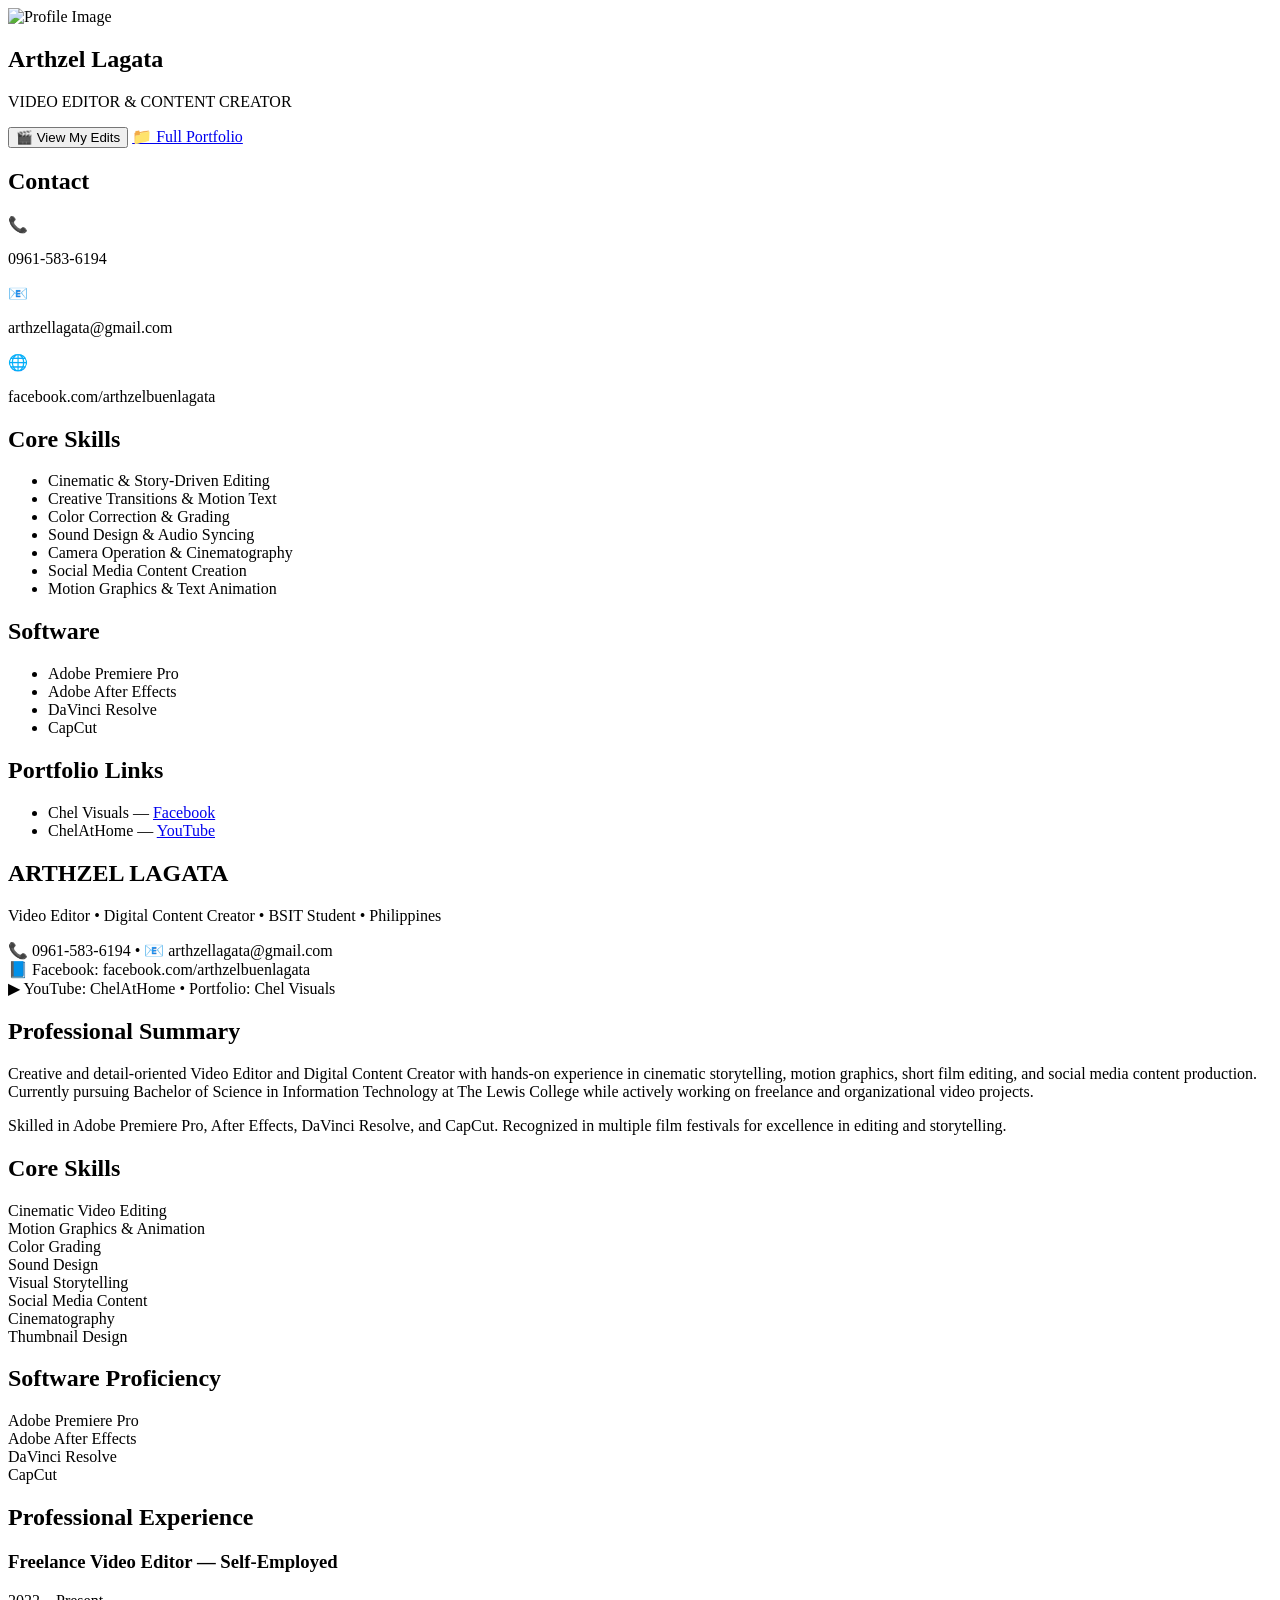
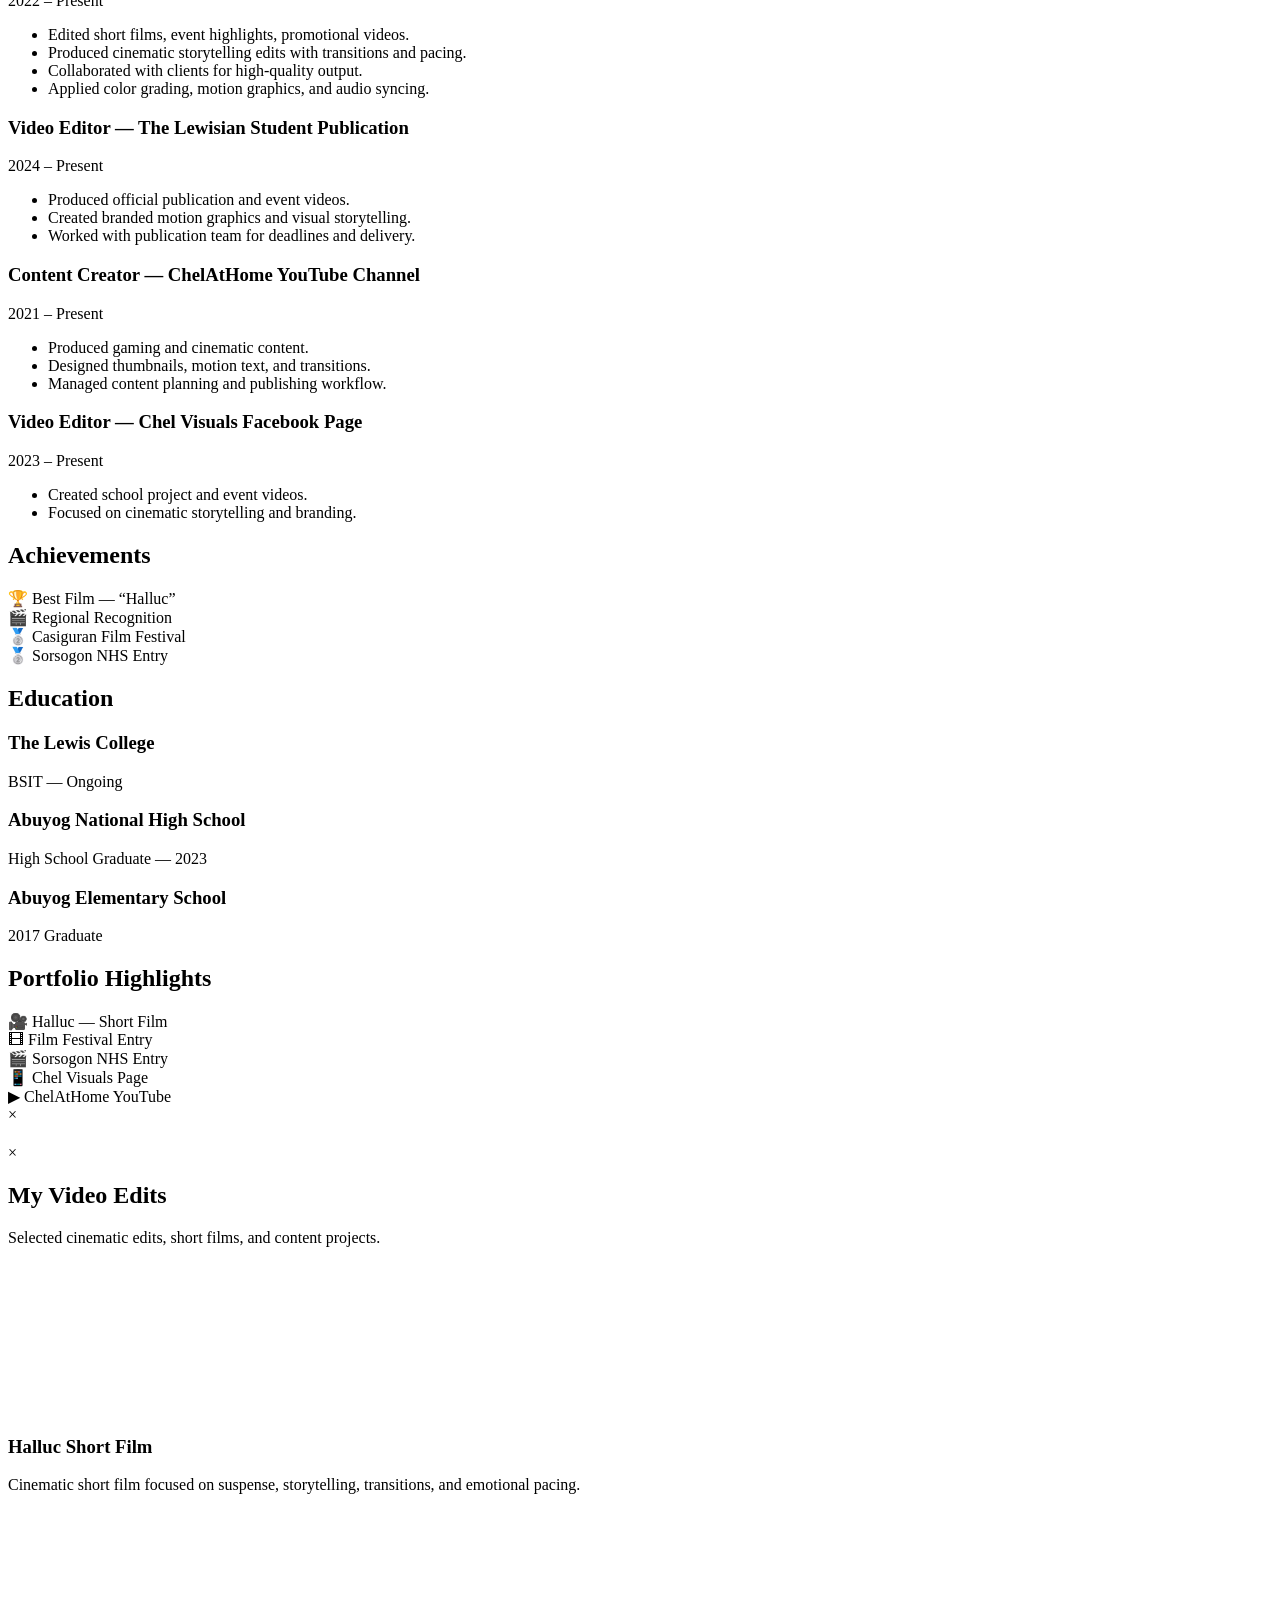
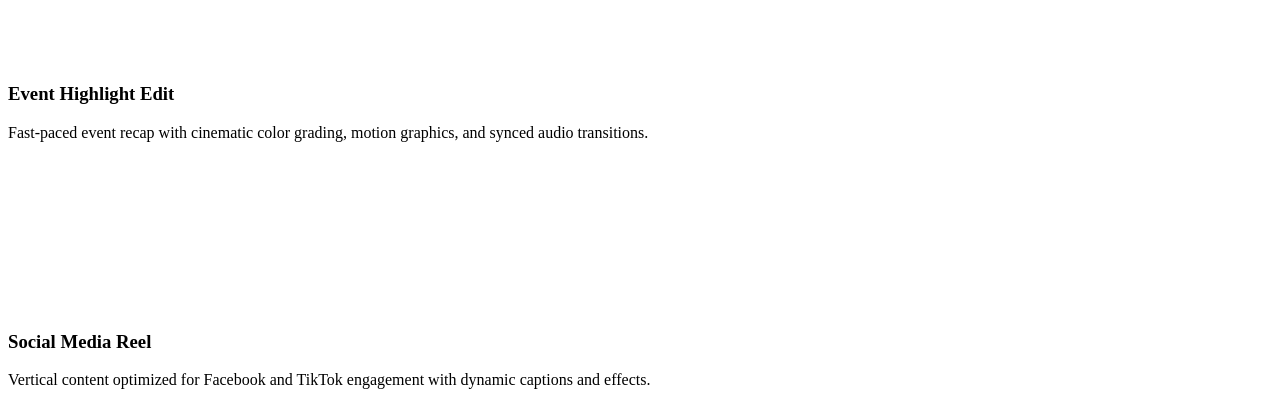
==== resume.html @ d6c29bdd "Add initial resume HTML structure and content" ====
<!DOCTYPE html>
<html lang="en">
<head>
<meta charset="UTF-8">
<meta name="viewport" content="width=device-width, initial-scale=1.0">
<title>Arthzel Lagata | Video Editor Portfolio</title>

<link rel="preconnect" href="https://fonts.googleapis.com">
<link href="https://fonts.googleapis.com/css2?family=Poppins:wght@300;400;500;600;700&display=swap" rel="stylesheet">
<link rel="stylesheet" href="style.css">

</head>


<body>

<div class="resume-container">

    <!-- SIDEBAR -->
    <aside class="sidebar">

        <!-- PROFILE -->
        <div class="profile">
            <img src="profile.jpg" alt="Profile Image">

            <h1>Arthzel Lagata</h1>

            <p>VIDEO EDITOR & CONTENT CREATOR</p>
        </div>

        <div class="portfolio-buttons">

            <!-- OPEN MODAL BUTTON -->
            <button class="nav-btn" id="openPortfolio">
                🎬 View My Edits
            </button>

            <a href="https://your-drive-or-portfolio-link.com"
            target="_blank"
            class="nav-btn secondary-btn">
                📁 Full Portfolio
            </a>

        </div>

        <!-- CONTACT -->
        <div class="side-section">

            <h2>Contact</h2>

            <div class="info">
                <span>📞</span>
                <p>0961-583-6194</p>
            </div>

            <div class="info">
                <span>📧</span>
                <p>arthzellagata@gmail.com</p>
            </div>

            <div class="info">
                <span>🌐</span>
                <p>facebook.com/arthzelbuenlagata</p>
            </div>

        </div>

        <!-- SKILLS -->
        <div class="side-section">

            <h2>Core Skills</h2>

            <ul>
                <li>Cinematic & Story-Driven Editing</li>
                <li>Creative Transitions & Motion Text</li>
                <li>Color Correction & Grading</li>
                <li>Sound Design & Audio Syncing</li>
                <li>Camera Operation & Cinematography</li>
                <li>Social Media Content Creation</li>
                <li>Motion Graphics & Text Animation</li>
            </ul>

        </div>

        <!-- SOFTWARE -->
        <div class="side-section">

            <h2>Software</h2>

            <ul>
                <li>Adobe Premiere Pro</li>
                <li>Adobe After Effects</li>
                <li>DaVinci Resolve</li>
                <li>CapCut</li>
            </ul>

        </div>

        <!-- LINKS -->
        <div class="side-section">

            <h2>Portfolio Links</h2>

            <ul>
                <li>
                    Chel Visuals —
                    <a href="https://www.facebook.com/lagataarthzel" target="_blank">
                        Facebook
                    </a>
                </li>

                <li>
                    ChelAtHome —
                    <a href="https://www.youtube.com/@chelathomelive" target="_blank">
                        YouTube
                    </a>
                </li>
            </ul>

        </div>

    </aside>

    <!-- MAIN CONTENT -->
<main class="main-content">

<!-- HERO / HEADER -->
<section class="resume-section">
    <h2>ARTHZEL LAGATA</h2>

    <div class="card wide-card">
        <p>
            Video Editor • Digital Content Creator • BSIT Student • Philippines
        </p>

        <p>
            📞 0961-583-6194 • 📧 arthzellagata@gmail.com<br>
            📘 Facebook: facebook.com/arthzelbuenlagata<br>
            ▶ YouTube: ChelAtHome • Portfolio: Chel Visuals
        </p>
    </div>
</section>

<!-- SUMMARY -->
<section class="resume-section">
    <h2>Professional Summary</h2>

    <div class="card">
        <p>
            Creative and detail-oriented Video Editor and Digital Content Creator with hands-on experience in cinematic storytelling, motion graphics, short film editing, and social media content production.
            Currently pursuing Bachelor of Science in Information Technology at The Lewis College while actively working on freelance and organizational video projects.
        </p>

        <p>
            Skilled in Adobe Premiere Pro, After Effects, DaVinci Resolve, and CapCut.
            Recognized in multiple film festivals for excellence in editing and storytelling.
        </p>
    </div>
</section>

<!-- SKILLS -->
<section class="resume-section">
    <h2>Core Skills</h2>

    <div class="grid">

        <div class="card">Cinematic Video Editing</div>
        <div class="card">Motion Graphics & Animation</div>
        <div class="card">Color Grading</div>
        <div class="card">Sound Design</div>
        <div class="card">Visual Storytelling</div>
        <div class="card">Social Media Content</div>
        <div class="card">Cinematography</div>
        <div class="card">Thumbnail Design</div>

    </div>
</section>

<!-- SOFTWARE -->
<section class="resume-section">
    <h2>Software Proficiency</h2>

    <div class="grid">
        <div class="card">Adobe Premiere Pro</div>
        <div class="card">Adobe After Effects</div>
        <div class="card">DaVinci Resolve</div>
        <div class="card">CapCut</div>
    </div>
</section>

<!-- EXPERIENCE -->
<section class="resume-section">
    <h2>Professional Experience</h2>

    <div class="card">
        <div class="top">
            <h3>Freelance Video Editor — Self-Employed</h3>
            <span>2022 – Present</span>
        </div>
        <ul>
            <li>Edited short films, event highlights, promotional videos.</li>
            <li>Produced cinematic storytelling edits with transitions and pacing.</li>
            <li>Collaborated with clients for high-quality output.</li>
            <li>Applied color grading, motion graphics, and audio syncing.</li>
        </ul>
    </div>

    <div class="card">
        <div class="top">
            <h3>Video Editor — The Lewisian Student Publication</h3>
            <span>2024 – Present</span>
        </div>
        <ul>
            <li>Produced official publication and event videos.</li>
            <li>Created branded motion graphics and visual storytelling.</li>
            <li>Worked with publication team for deadlines and delivery.</li>
        </ul>
    </div>

    <div class="card">
        <div class="top">
            <h3>Content Creator — ChelAtHome YouTube Channel</h3>
            <span>2021 – Present</span>
        </div>
        <ul>
            <li>Produced gaming and cinematic content.</li>
            <li>Designed thumbnails, motion text, and transitions.</li>
            <li>Managed content planning and publishing workflow.</li>
        </ul>
    </div>

    <div class="card">
        <div class="top">
            <h3>Video Editor — Chel Visuals Facebook Page</h3>
            <span>2023 – Present</span>
        </div>
        <ul>
            <li>Created school project and event videos.</li>
            <li>Focused on cinematic storytelling and branding.</li>
        </ul>
    </div>

</section>

<!-- ACHIEVEMENTS -->
<section class="resume-section">
    <h2>Achievements</h2>

    <div class="grid">
        <div class="card">🏆 Best Film — “Halluc”</div>
        <div class="card">🎬 Regional Recognition</div>
        <div class="card">🥈 Casiguran Film Festival</div>
        <div class="card">🥈 Sorsogon NHS Entry</div>
    </div>
</section>

<!-- EDUCATION -->
<section class="resume-section">
    <h2>Education</h2>

    <div class="card">
        <h3>The Lewis College</h3>
        <p>BSIT — Ongoing</p>
    </div>

    <div class="card">
        <h3>Abuyog National High School</h3>
        <p>High School Graduate — 2023</p>
    </div>

    <div class="card">
        <h3>Abuyog Elementary School</h3>
        <p>2017 Graduate</p>
    </div>
</section>

<!-- PORTFOLIO -->
<section class="resume-section">
    <h2>Portfolio Highlights</h2>

    <div class="grid">
        <div class="card">🎥 Halluc — Short Film</div>
        <div class="card">🎞 Film Festival Entry</div>
        <div class="card">🎬 Sorsogon NHS Entry</div>
        <div class="card">📱 Chel Visuals Page</div>
        <div class="card">▶ ChelAtHome YouTube</div>
    </div>
</section>



</main>

</div>

<script>
const cards = document.querySelectorAll('.card');

const observer = new IntersectionObserver(entries => {
    entries.forEach(entry => {
        if(entry.isIntersecting){
            entry.target.style.opacity = 1;
            entry.target.style.transform = "translateY(0)";
        }
    });
}, { threshold: 0.1 });

cards.forEach(card => {
    card.style.opacity = 0;
    card.style.transform = "translateY(10px)";
    card.style.transition = "0.5s ease";
    observer.observe(card);
});
</script>

<!-- MODAL POPUP -->
<div id="modal" class="modal">
    <div class="modal-content">

        <span class="close">&times;</span>

        <img id="modal-img" src="" alt="">

        <h2 id="modal-title"></h2>

        <p id="modal-desc"></p>

    </div>
</div>

<script>
const modal = document.getElementById("modal");
const modalTitle = document.getElementById("modal-title");
const modalDesc = document.getElementById("modal-desc");
const modalImg = document.getElementById("modal-img");
const closeBtn = document.querySelector(".close");

/* OPEN MODAL FUNCTION */
function openModal(title, desc, img){
    modal.style.display = "flex";
    modalTitle.textContent = title;
    modalDesc.textContent = desc;
    modalImg.src = img;
}

/* CLOSE */
closeBtn.onclick = () => modal.style.display = "none";
window.onclick = (e) => {
    if(e.target == modal) modal.style.display = "none";
}

/* ACHIEVEMENTS CLICK DATA */
document.querySelectorAll(".grid .card").forEach(card => {
    card.style.cursor = "pointer";

    card.addEventListener("click", () => {

        const text = card.innerText;

        let data = {
            "🏆 Best Film — “Halluc”": {
                desc: "Awarded Best Film at Abuyog National High School for cinematic storytelling and editing excellence.",
                img: "https://images.unsplash.com/photo-1489599849927-2ee91cede3ba?w=800"
            },
            "🎬 Regional Recognition": {
                desc: "Recognized for outstanding film editing and storytelling in regional competitions.",
                img: "https://images.unsplash.com/photo-1504384308090-c894fdcc538d?w=800"
            },
            "🥈 Casiguran Film Festival": {
                desc: "2nd Place winner in film editing competition showcasing advanced cinematic techniques.",
                img: "https://images.unsplash.com/photo-1497032205916-ac775f0649ae?w=800"
            },
            "🥈 Sorsogon NHS Entry": {
                desc: "Awarded recognition for creative short film editing and storytelling execution.",
                img: "https://images.unsplash.com/photo-1524985069026-dd778a71c7b4?w=800"
            }
        };

        if(data[text]){
            openModal(text, data[text].desc, data[text].img);
        }

    });
});
</script>



<!-- VIDEO PORTFOLIO MODAL -->
<div id="portfolioModal" class="portfolio-modal">

    <div class="portfolio-modal-content">

        <!-- CLOSE BUTTON -->
        <span class="portfolio-close">&times;</span>

        <h2>My Video Edits</h2>

        <p class="portfolio-subtitle">
            Selected cinematic edits, short films, and content projects.
        </p>

        <div class="portfolio-grid">

            <!-- CARD 1 -->
            <div class="portfolio-card">

                <iframe
                    src="https://www.youtube.com/embed/YOUR_VIDEO_ID"
                    title="YouTube video player"
                    frameborder="0"
                    allowfullscreen>
                </iframe>

                <div class="portfolio-info">
                    <h3>Halluc Short Film</h3>

                    <p>
                        Cinematic short film focused on suspense,
                        storytelling, transitions, and emotional pacing.
                    </p>
                </div>

            </div>

            <!-- CARD 2 -->
            <div class="portfolio-card">

                <iframe
                    src="https://www.youtube.com/embed/YOUR_VIDEO_ID"
                    title="YouTube video player"
                    frameborder="0"
                    allowfullscreen>
                </iframe>

                <div class="portfolio-info">
                    <h3>Event Highlight Edit</h3>

                    <p>
                        Fast-paced event recap with cinematic color grading,
                        motion graphics, and synced audio transitions.
                    </p>
                </div>

            </div>

            <!-- CARD 3 -->
            <div class="portfolio-card">
            <iframe
            src="https://www.facebook.com/plugins/video.php?href=https://www.facebook.com/lagataarthzel/videos/1519136619638570/"
            width="100%"
            height="100%"
            style="border:none;overflow:hidden"
            scrolling="no"
            frameborder="0"
            allowfullscreen>
            </iframe>
                <div class="portfolio-info">
                    <h3>Social Media Reel</h3>

                    <p>
                        Vertical content optimized for Facebook and TikTok
                        engagement with dynamic captions and effects.
                    </p>
                </div>

            </div>

        </div>

    </div>

</div>

<script>
const portfolioModal = document.getElementById("portfolioModal");
const openPortfolio = document.getElementById("openPortfolio");
const portfolioClose = document.querySelector(".portfolio-close");

/* OPEN */
openPortfolio.onclick = () => {
    portfolioModal.style.display = "flex";
}

/* CLOSE */
portfolioClose.onclick = () => {
    portfolioModal.style.display = "none";
}

/* CLOSE OUTSIDE */
window.addEventListener("click", (e) => {
    if(e.target === portfolioModal){
        portfolioModal.style.display = "none";
    }
});
</script>
</body>
</html>
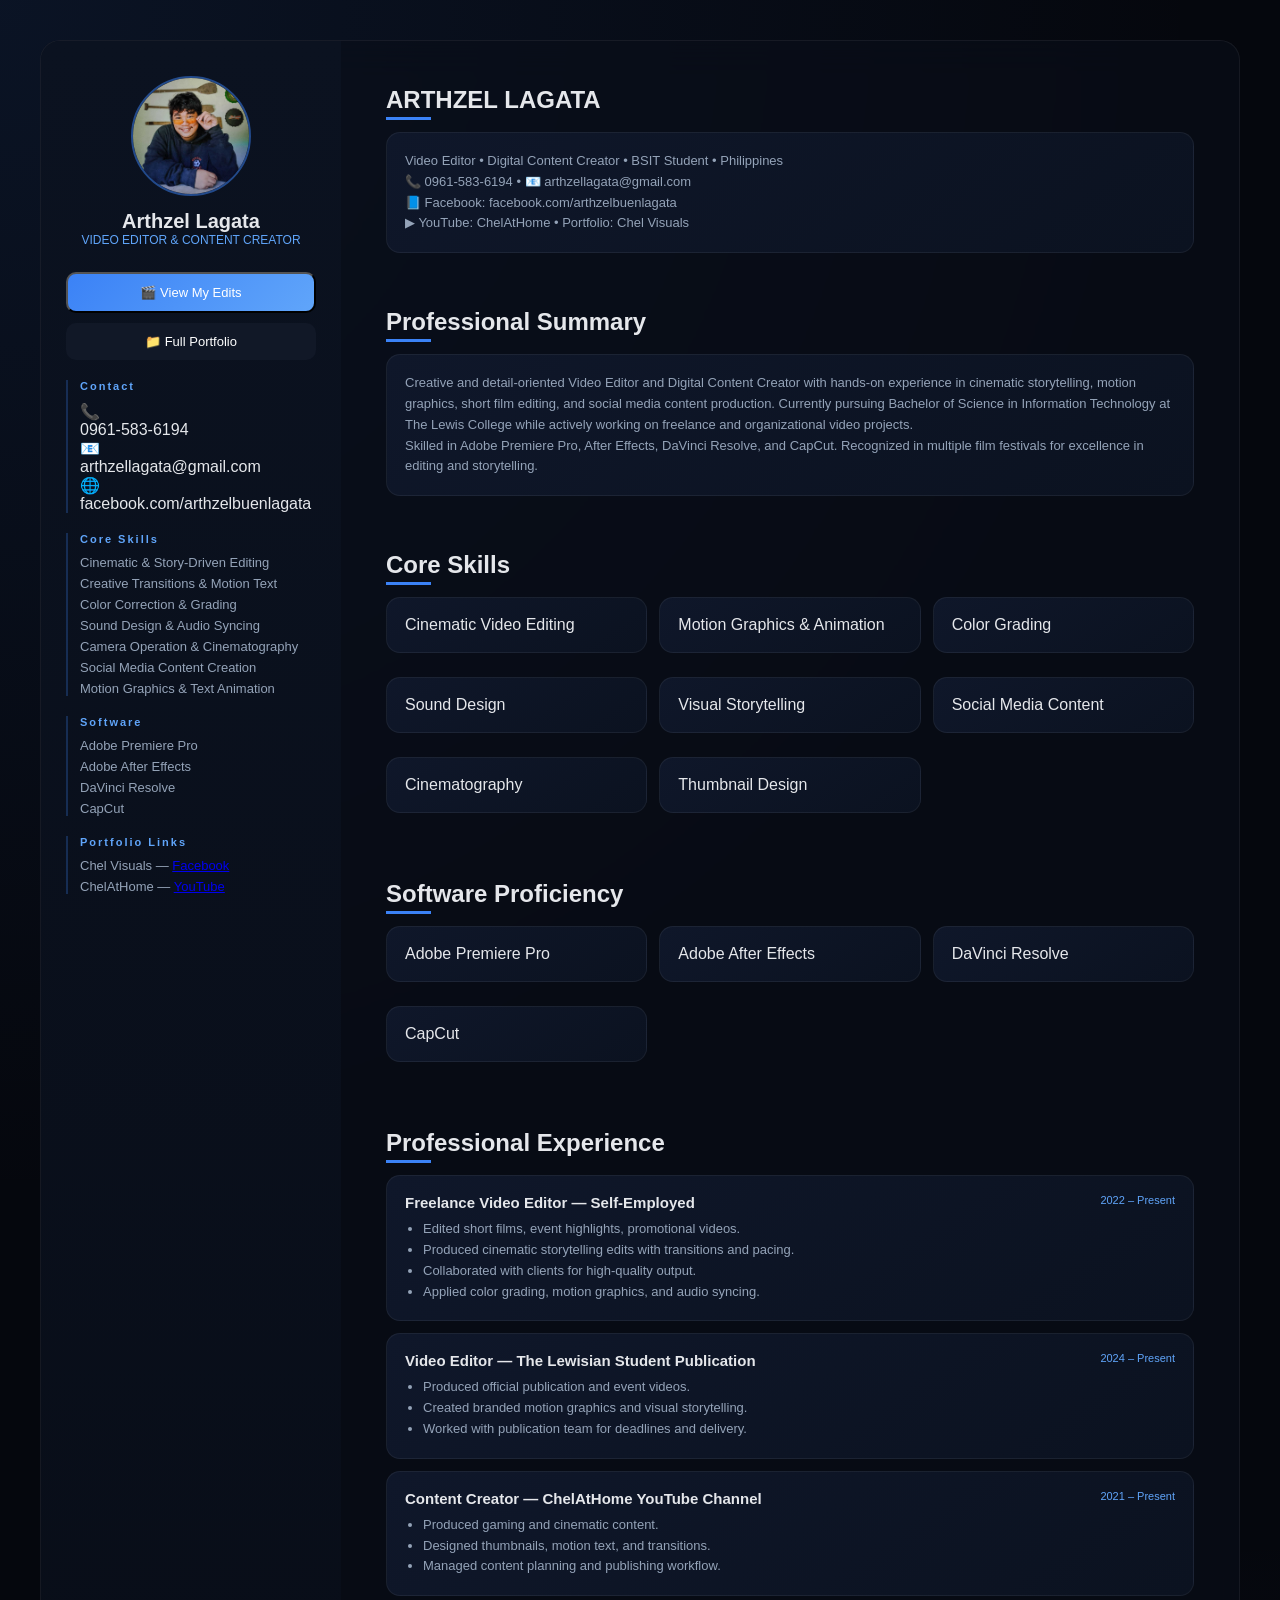
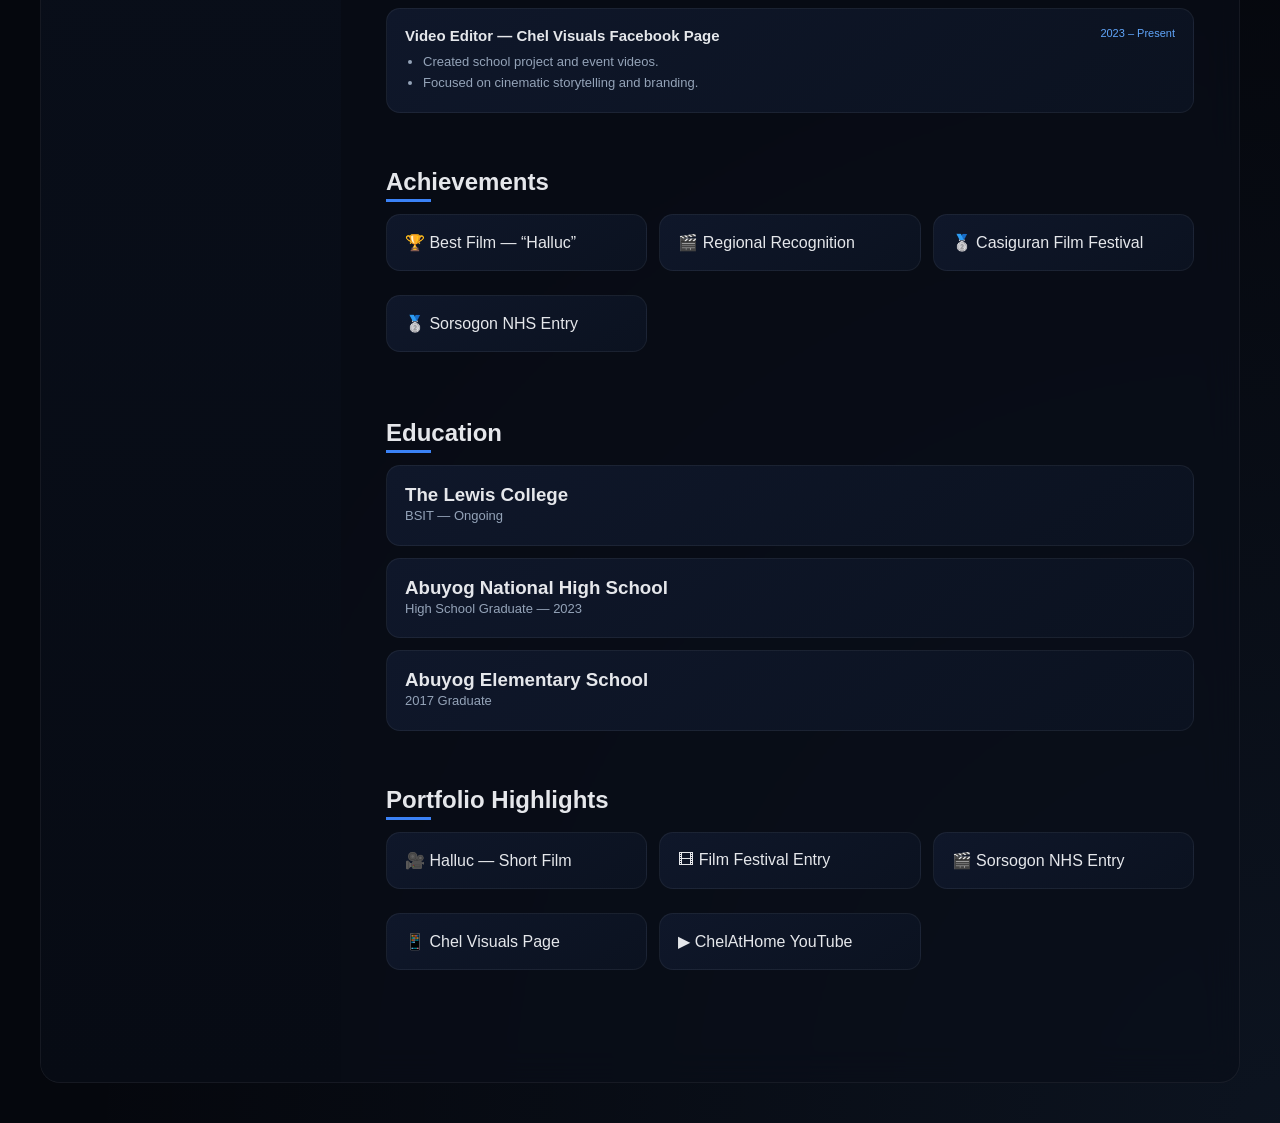
==== commit 036c40fe: "Add files via upload" ====
--- a/resume.html
+++ b/resume.html
@@ -1,498 +1,498 @@
-<!DOCTYPE html>
-<html lang="en">
-<head>
-<meta charset="UTF-8">
-<meta name="viewport" content="width=device-width, initial-scale=1.0">
-<title>Arthzel Lagata | Video Editor Portfolio</title>
-
-<link rel="preconnect" href="https://fonts.googleapis.com">
-<link href="https://fonts.googleapis.com/css2?family=Poppins:wght@300;400;500;600;700&display=swap" rel="stylesheet">
-<link rel="stylesheet" href="style.css">
-
-</head>
-
-
-<body>
-
-<div class="resume-container">
-
-    <!-- SIDEBAR -->
-    <aside class="sidebar">
-
-        <!-- PROFILE -->
-        <div class="profile">
-            <img src="profile.jpg" alt="Profile Image">
-
-            <h1>Arthzel Lagata</h1>
-
-            <p>VIDEO EDITOR & CONTENT CREATOR</p>
-        </div>
-
-        <div class="portfolio-buttons">
-
-            <!-- OPEN MODAL BUTTON -->
-            <button class="nav-btn" id="openPortfolio">
-                🎬 View My Edits
-            </button>
-
-            <a href="https://your-drive-or-portfolio-link.com"
-            target="_blank"
-            class="nav-btn secondary-btn">
-                📁 Full Portfolio
-            </a>
-
-        </div>
-
-        <!-- CONTACT -->
-        <div class="side-section">
-
-            <h2>Contact</h2>
-
-            <div class="info">
-                <span>📞</span>
-                <p>0961-583-6194</p>
-            </div>
-
-            <div class="info">
-                <span>📧</span>
-                <p>arthzellagata@gmail.com</p>
-            </div>
-
-            <div class="info">
-                <span>🌐</span>
-                <p>facebook.com/arthzelbuenlagata</p>
-            </div>
-
-        </div>
-
-        <!-- SKILLS -->
-        <div class="side-section">
-
-            <h2>Core Skills</h2>
-
-            <ul>
-                <li>Cinematic & Story-Driven Editing</li>
-                <li>Creative Transitions & Motion Text</li>
-                <li>Color Correction & Grading</li>
-                <li>Sound Design & Audio Syncing</li>
-                <li>Camera Operation & Cinematography</li>
-                <li>Social Media Content Creation</li>
-                <li>Motion Graphics & Text Animation</li>
-            </ul>
-
-        </div>
-
-        <!-- SOFTWARE -->
-        <div class="side-section">
-
-            <h2>Software</h2>
-
-            <ul>
-                <li>Adobe Premiere Pro</li>
-                <li>Adobe After Effects</li>
-                <li>DaVinci Resolve</li>
-                <li>CapCut</li>
-            </ul>
-
-        </div>
-
-        <!-- LINKS -->
-        <div class="side-section">
-
-            <h2>Portfolio Links</h2>
-
-            <ul>
-                <li>
-                    Chel Visuals —
-                    <a href="https://www.facebook.com/lagataarthzel" target="_blank">
-                        Facebook
-                    </a>
-                </li>
-
-                <li>
-                    ChelAtHome —
-                    <a href="https://www.youtube.com/@chelathomelive" target="_blank">
-                        YouTube
-                    </a>
-                </li>
-            </ul>
-
-        </div>
-
-    </aside>
-
-    <!-- MAIN CONTENT -->
-<main class="main-content">
-
-<!-- HERO / HEADER -->
-<section class="resume-section">
-    <h2>ARTHZEL LAGATA</h2>
-
-    <div class="card wide-card">
-        <p>
-            Video Editor • Digital Content Creator • BSIT Student • Philippines
-        </p>
-
-        <p>
-            📞 0961-583-6194 • 📧 arthzellagata@gmail.com<br>
-            📘 Facebook: facebook.com/arthzelbuenlagata<br>
-            ▶ YouTube: ChelAtHome • Portfolio: Chel Visuals
-        </p>
-    </div>
-</section>
-
-<!-- SUMMARY -->
-<section class="resume-section">
-    <h2>Professional Summary</h2>
-
-    <div class="card">
-        <p>
-            Creative and detail-oriented Video Editor and Digital Content Creator with hands-on experience in cinematic storytelling, motion graphics, short film editing, and social media content production.
-            Currently pursuing Bachelor of Science in Information Technology at The Lewis College while actively working on freelance and organizational video projects.
-        </p>
-
-        <p>
-            Skilled in Adobe Premiere Pro, After Effects, DaVinci Resolve, and CapCut.
-            Recognized in multiple film festivals for excellence in editing and storytelling.
-        </p>
-    </div>
-</section>
-
-<!-- SKILLS -->
-<section class="resume-section">
-    <h2>Core Skills</h2>
-
-    <div class="grid">
-
-        <div class="card">Cinematic Video Editing</div>
-        <div class="card">Motion Graphics & Animation</div>
-        <div class="card">Color Grading</div>
-        <div class="card">Sound Design</div>
-        <div class="card">Visual Storytelling</div>
-        <div class="card">Social Media Content</div>
-        <div class="card">Cinematography</div>
-        <div class="card">Thumbnail Design</div>
-
-    </div>
-</section>
-
-<!-- SOFTWARE -->
-<section class="resume-section">
-    <h2>Software Proficiency</h2>
-
-    <div class="grid">
-        <div class="card">Adobe Premiere Pro</div>
-        <div class="card">Adobe After Effects</div>
-        <div class="card">DaVinci Resolve</div>
-        <div class="card">CapCut</div>
-    </div>
-</section>
-
-<!-- EXPERIENCE -->
-<section class="resume-section">
-    <h2>Professional Experience</h2>
-
-    <div class="card">
-        <div class="top">
-            <h3>Freelance Video Editor — Self-Employed</h3>
-            <span>2022 – Present</span>
-        </div>
-        <ul>
-            <li>Edited short films, event highlights, promotional videos.</li>
-            <li>Produced cinematic storytelling edits with transitions and pacing.</li>
-            <li>Collaborated with clients for high-quality output.</li>
-            <li>Applied color grading, motion graphics, and audio syncing.</li>
-        </ul>
-    </div>
-
-    <div class="card">
-        <div class="top">
-            <h3>Video Editor — The Lewisian Student Publication</h3>
-            <span>2024 – Present</span>
-        </div>
-        <ul>
-            <li>Produced official publication and event videos.</li>
-            <li>Created branded motion graphics and visual storytelling.</li>
-            <li>Worked with publication team for deadlines and delivery.</li>
-        </ul>
-    </div>
-
-    <div class="card">
-        <div class="top">
-            <h3>Content Creator — ChelAtHome YouTube Channel</h3>
-            <span>2021 – Present</span>
-        </div>
-        <ul>
-            <li>Produced gaming and cinematic content.</li>
-            <li>Designed thumbnails, motion text, and transitions.</li>
-            <li>Managed content planning and publishing workflow.</li>
-        </ul>
-    </div>
-
-    <div class="card">
-        <div class="top">
-            <h3>Video Editor — Chel Visuals Facebook Page</h3>
-            <span>2023 – Present</span>
-        </div>
-        <ul>
-            <li>Created school project and event videos.</li>
-            <li>Focused on cinematic storytelling and branding.</li>
-        </ul>
-    </div>
-
-</section>
-
-<!-- ACHIEVEMENTS -->
-<section class="resume-section">
-    <h2>Achievements</h2>
-
-    <div class="grid">
-        <div class="card">🏆 Best Film — “Halluc”</div>
-        <div class="card">🎬 Regional Recognition</div>
-        <div class="card">🥈 Casiguran Film Festival</div>
-        <div class="card">🥈 Sorsogon NHS Entry</div>
-    </div>
-</section>
-
-<!-- EDUCATION -->
-<section class="resume-section">
-    <h2>Education</h2>
-
-    <div class="card">
-        <h3>The Lewis College</h3>
-        <p>BSIT — Ongoing</p>
-    </div>
-
-    <div class="card">
-        <h3>Abuyog National High School</h3>
-        <p>High School Graduate — 2023</p>
-    </div>
-
-    <div class="card">
-        <h3>Abuyog Elementary School</h3>
-        <p>2017 Graduate</p>
-    </div>
-</section>
-
-<!-- PORTFOLIO -->
-<section class="resume-section">
-    <h2>Portfolio Highlights</h2>
-
-    <div class="grid">
-        <div class="card">🎥 Halluc — Short Film</div>
-        <div class="card">🎞 Film Festival Entry</div>
-        <div class="card">🎬 Sorsogon NHS Entry</div>
-        <div class="card">📱 Chel Visuals Page</div>
-        <div class="card">▶ ChelAtHome YouTube</div>
-    </div>
-</section>
-
-
-
-</main>
-
-</div>
-
-<script>
-const cards = document.querySelectorAll('.card');
-
-const observer = new IntersectionObserver(entries => {
-    entries.forEach(entry => {
-        if(entry.isIntersecting){
-            entry.target.style.opacity = 1;
-            entry.target.style.transform = "translateY(0)";
-        }
-    });
-}, { threshold: 0.1 });
-
-cards.forEach(card => {
-    card.style.opacity = 0;
-    card.style.transform = "translateY(10px)";
-    card.style.transition = "0.5s ease";
-    observer.observe(card);
-});
-</script>
-
-<!-- MODAL POPUP -->
-<div id="modal" class="modal">
-    <div class="modal-content">
-
-        <span class="close">&times;</span>
-
-        <img id="modal-img" src="" alt="">
-
-        <h2 id="modal-title"></h2>
-
-        <p id="modal-desc"></p>
-
-    </div>
-</div>
-
-<script>
-const modal = document.getElementById("modal");
-const modalTitle = document.getElementById("modal-title");
-const modalDesc = document.getElementById("modal-desc");
-const modalImg = document.getElementById("modal-img");
-const closeBtn = document.querySelector(".close");
-
-/* OPEN MODAL FUNCTION */
-function openModal(title, desc, img){
-    modal.style.display = "flex";
-    modalTitle.textContent = title;
-    modalDesc.textContent = desc;
-    modalImg.src = img;
-}
-
-/* CLOSE */
-closeBtn.onclick = () => modal.style.display = "none";
-window.onclick = (e) => {
-    if(e.target == modal) modal.style.display = "none";
-}
-
-/* ACHIEVEMENTS CLICK DATA */
-document.querySelectorAll(".grid .card").forEach(card => {
-    card.style.cursor = "pointer";
-
-    card.addEventListener("click", () => {
-
-        const text = card.innerText;
-
-        let data = {
-            "🏆 Best Film — “Halluc”": {
-                desc: "Awarded Best Film at Abuyog National High School for cinematic storytelling and editing excellence.",
-                img: "https://images.unsplash.com/photo-1489599849927-2ee91cede3ba?w=800"
-            },
-            "🎬 Regional Recognition": {
-                desc: "Recognized for outstanding film editing and storytelling in regional competitions.",
-                img: "https://images.unsplash.com/photo-1504384308090-c894fdcc538d?w=800"
-            },
-            "🥈 Casiguran Film Festival": {
-                desc: "2nd Place winner in film editing competition showcasing advanced cinematic techniques.",
-                img: "https://images.unsplash.com/photo-1497032205916-ac775f0649ae?w=800"
-            },
-            "🥈 Sorsogon NHS Entry": {
-                desc: "Awarded recognition for creative short film editing and storytelling execution.",
-                img: "https://images.unsplash.com/photo-1524985069026-dd778a71c7b4?w=800"
-            }
-        };
-
-        if(data[text]){
-            openModal(text, data[text].desc, data[text].img);
-        }
-
-    });
-});
-</script>
-
-
-
-<!-- VIDEO PORTFOLIO MODAL -->
-<div id="portfolioModal" class="portfolio-modal">
-
-    <div class="portfolio-modal-content">
-
-        <!-- CLOSE BUTTON -->
-        <span class="portfolio-close">&times;</span>
-
-        <h2>My Video Edits</h2>
-
-        <p class="portfolio-subtitle">
-            Selected cinematic edits, short films, and content projects.
-        </p>
-
-        <div class="portfolio-grid">
-
-            <!-- CARD 1 -->
-            <div class="portfolio-card">
-
-                <iframe
-                    src="https://www.youtube.com/embed/YOUR_VIDEO_ID"
-                    title="YouTube video player"
-                    frameborder="0"
-                    allowfullscreen>
-                </iframe>
-
-                <div class="portfolio-info">
-                    <h3>Halluc Short Film</h3>
-
-                    <p>
-                        Cinematic short film focused on suspense,
-                        storytelling, transitions, and emotional pacing.
-                    </p>
-                </div>
-
-            </div>
-
-            <!-- CARD 2 -->
-            <div class="portfolio-card">
-
-                <iframe
-                    src="https://www.youtube.com/embed/YOUR_VIDEO_ID"
-                    title="YouTube video player"
-                    frameborder="0"
-                    allowfullscreen>
-                </iframe>
-
-                <div class="portfolio-info">
-                    <h3>Event Highlight Edit</h3>
-
-                    <p>
-                        Fast-paced event recap with cinematic color grading,
-                        motion graphics, and synced audio transitions.
-                    </p>
-                </div>
-
-            </div>
-
-            <!-- CARD 3 -->
-            <div class="portfolio-card">
-            <iframe
-            src="https://www.facebook.com/plugins/video.php?href=https://www.facebook.com/lagataarthzel/videos/1519136619638570/"
-            width="100%"
-            height="100%"
-            style="border:none;overflow:hidden"
-            scrolling="no"
-            frameborder="0"
-            allowfullscreen>
-            </iframe>
-                <div class="portfolio-info">
-                    <h3>Social Media Reel</h3>
-
-                    <p>
-                        Vertical content optimized for Facebook and TikTok
-                        engagement with dynamic captions and effects.
-                    </p>
-                </div>
-
-            </div>
-
-        </div>
-
-    </div>
-
-</div>
-
-<script>
-const portfolioModal = document.getElementById("portfolioModal");
-const openPortfolio = document.getElementById("openPortfolio");
-const portfolioClose = document.querySelector(".portfolio-close");
-
-/* OPEN */
-openPortfolio.onclick = () => {
-    portfolioModal.style.display = "flex";
-}
-
-/* CLOSE */
-portfolioClose.onclick = () => {
-    portfolioModal.style.display = "none";
-}
-
-/* CLOSE OUTSIDE */
-window.addEventListener("click", (e) => {
-    if(e.target === portfolioModal){
-        portfolioModal.style.display = "none";
-    }
-});
-</script>
-</body>
-</html>
+<!DOCTYPE html>
+<html lang="en">
+<head>
+<meta charset="UTF-8">
+<meta name="viewport" content="width=device-width, initial-scale=1.0">
+<title>Arthzel Lagata | Video Editor Portfolio</title>
+
+<link rel="preconnect" href="https://fonts.googleapis.com">
+<link href="https://fonts.googleapis.com/css2?family=Poppins:wght@300;400;500;600;700&display=swap" rel="stylesheet">
+<link rel="stylesheet" href="style.css">
+
+</head>
+
+
+<body>
+
+<div class="resume-container">
+
+    <!-- SIDEBAR -->
+    <aside class="sidebar">
+
+        <!-- PROFILE -->
+        <div class="profile">
+            <img src="profile.jpg" alt="Profile Image">
+
+            <h1>Arthzel Lagata</h1>
+
+            <p>VIDEO EDITOR & CONTENT CREATOR</p>
+        </div>
+
+        <div class="portfolio-buttons">
+
+            <!-- OPEN MODAL BUTTON -->
+            <button class="nav-btn" id="openPortfolio">
+                🎬 View My Edits
+            </button>
+
+            <a href="https://your-drive-or-portfolio-link.com"
+            target="_blank"
+            class="nav-btn secondary-btn">
+                📁 Full Portfolio
+            </a>
+
+        </div>
+
+        <!-- CONTACT -->
+        <div class="side-section">
+
+            <h2>Contact</h2>
+
+            <div class="info">
+                <span>📞</span>
+                <p>0961-583-6194</p>
+            </div>
+
+            <div class="info">
+                <span>📧</span>
+                <p>arthzellagata@gmail.com</p>
+            </div>
+
+            <div class="info">
+                <span>🌐</span>
+                <p>facebook.com/arthzelbuenlagata</p>
+            </div>
+
+        </div>
+
+        <!-- SKILLS -->
+        <div class="side-section">
+
+            <h2>Core Skills</h2>
+
+            <ul>
+                <li>Cinematic & Story-Driven Editing</li>
+                <li>Creative Transitions & Motion Text</li>
+                <li>Color Correction & Grading</li>
+                <li>Sound Design & Audio Syncing</li>
+                <li>Camera Operation & Cinematography</li>
+                <li>Social Media Content Creation</li>
+                <li>Motion Graphics & Text Animation</li>
+            </ul>
+
+        </div>
+
+        <!-- SOFTWARE -->
+        <div class="side-section">
+
+            <h2>Software</h2>
+
+            <ul>
+                <li>Adobe Premiere Pro</li>
+                <li>Adobe After Effects</li>
+                <li>DaVinci Resolve</li>
+                <li>CapCut</li>
+            </ul>
+
+        </div>
+
+        <!-- LINKS -->
+        <div class="side-section">
+
+            <h2>Portfolio Links</h2>
+
+            <ul>
+                <li>
+                    Chel Visuals —
+                    <a href="https://www.facebook.com/lagataarthzel" target="_blank">
+                        Facebook
+                    </a>
+                </li>
+
+                <li>
+                    ChelAtHome —
+                    <a href="https://www.youtube.com/@chelathomelive" target="_blank">
+                        YouTube
+                    </a>
+                </li>
+            </ul>
+
+        </div>
+
+    </aside>
+
+    <!-- MAIN CONTENT -->
+<main class="main-content">
+
+<!-- HERO / HEADER -->
+<section class="resume-section">
+    <h2>ARTHZEL LAGATA</h2>
+
+    <div class="card wide-card">
+        <p>
+            Video Editor • Digital Content Creator • BSIT Student • Philippines
+        </p>
+
+        <p>
+            📞 0961-583-6194 • 📧 arthzellagata@gmail.com<br>
+            📘 Facebook: facebook.com/arthzelbuenlagata<br>
+            ▶ YouTube: ChelAtHome • Portfolio: Chel Visuals
+        </p>
+    </div>
+</section>
+
+<!-- SUMMARY -->
+<section class="resume-section">
+    <h2>Professional Summary</h2>
+
+    <div class="card">
+        <p>
+            Creative and detail-oriented Video Editor and Digital Content Creator with hands-on experience in cinematic storytelling, motion graphics, short film editing, and social media content production.
+            Currently pursuing Bachelor of Science in Information Technology at The Lewis College while actively working on freelance and organizational video projects.
+        </p>
+
+        <p>
+            Skilled in Adobe Premiere Pro, After Effects, DaVinci Resolve, and CapCut.
+            Recognized in multiple film festivals for excellence in editing and storytelling.
+        </p>
+    </div>
+</section>
+
+<!-- SKILLS -->
+<section class="resume-section">
+    <h2>Core Skills</h2>
+
+    <div class="grid">
+
+        <div class="card">Cinematic Video Editing</div>
+        <div class="card">Motion Graphics & Animation</div>
+        <div class="card">Color Grading</div>
+        <div class="card">Sound Design</div>
+        <div class="card">Visual Storytelling</div>
+        <div class="card">Social Media Content</div>
+        <div class="card">Cinematography</div>
+        <div class="card">Thumbnail Design</div>
+
+    </div>
+</section>
+
+<!-- SOFTWARE -->
+<section class="resume-section">
+    <h2>Software Proficiency</h2>
+
+    <div class="grid">
+        <div class="card">Adobe Premiere Pro</div>
+        <div class="card">Adobe After Effects</div>
+        <div class="card">DaVinci Resolve</div>
+        <div class="card">CapCut</div>
+    </div>
+</section>
+
+<!-- EXPERIENCE -->
+<section class="resume-section">
+    <h2>Professional Experience</h2>
+
+    <div class="card">
+        <div class="top">
+            <h3>Freelance Video Editor — Self-Employed</h3>
+            <span>2022 – Present</span>
+        </div>
+        <ul>
+            <li>Edited short films, event highlights, promotional videos.</li>
+            <li>Produced cinematic storytelling edits with transitions and pacing.</li>
+            <li>Collaborated with clients for high-quality output.</li>
+            <li>Applied color grading, motion graphics, and audio syncing.</li>
+        </ul>
+    </div>
+
+    <div class="card">
+        <div class="top">
+            <h3>Video Editor — The Lewisian Student Publication</h3>
+            <span>2024 – Present</span>
+        </div>
+        <ul>
+            <li>Produced official publication and event videos.</li>
+            <li>Created branded motion graphics and visual storytelling.</li>
+            <li>Worked with publication team for deadlines and delivery.</li>
+        </ul>
+    </div>
+
+    <div class="card">
+        <div class="top">
+            <h3>Content Creator — ChelAtHome YouTube Channel</h3>
+            <span>2021 – Present</span>
+        </div>
+        <ul>
+            <li>Produced gaming and cinematic content.</li>
+            <li>Designed thumbnails, motion text, and transitions.</li>
+            <li>Managed content planning and publishing workflow.</li>
+        </ul>
+    </div>
+
+    <div class="card">
+        <div class="top">
+            <h3>Video Editor — Chel Visuals Facebook Page</h3>
+            <span>2023 – Present</span>
+        </div>
+        <ul>
+            <li>Created school project and event videos.</li>
+            <li>Focused on cinematic storytelling and branding.</li>
+        </ul>
+    </div>
+
+</section>
+
+<!-- ACHIEVEMENTS -->
+<section class="resume-section">
+    <h2>Achievements</h2>
+
+    <div class="grid">
+        <div class="card">🏆 Best Film — “Halluc”</div>
+        <div class="card">🎬 Regional Recognition</div>
+        <div class="card">🥈 Casiguran Film Festival</div>
+        <div class="card">🥈 Sorsogon NHS Entry</div>
+    </div>
+</section>
+
+<!-- EDUCATION -->
+<section class="resume-section">
+    <h2>Education</h2>
+
+    <div class="card">
+        <h3>The Lewis College</h3>
+        <p>BSIT — Ongoing</p>
+    </div>
+
+    <div class="card">
+        <h3>Abuyog National High School</h3>
+        <p>High School Graduate — 2023</p>
+    </div>
+
+    <div class="card">
+        <h3>Abuyog Elementary School</h3>
+        <p>2017 Graduate</p>
+    </div>
+</section>
+
+<!-- PORTFOLIO -->
+<section class="resume-section">
+    <h2>Portfolio Highlights</h2>
+
+    <div class="grid">
+        <div class="card">🎥 Halluc — Short Film</div>
+        <div class="card">🎞 Film Festival Entry</div>
+        <div class="card">🎬 Sorsogon NHS Entry</div>
+        <div class="card">📱 Chel Visuals Page</div>
+        <div class="card">▶ ChelAtHome YouTube</div>
+    </div>
+</section>
+
+
+
+</main>
+
+</div>
+
+<script>
+const cards = document.querySelectorAll('.card');
+
+const observer = new IntersectionObserver(entries => {
+    entries.forEach(entry => {
+        if(entry.isIntersecting){
+            entry.target.style.opacity = 1;
+            entry.target.style.transform = "translateY(0)";
+        }
+    });
+}, { threshold: 0.1 });
+
+cards.forEach(card => {
+    card.style.opacity = 0;
+    card.style.transform = "translateY(10px)";
+    card.style.transition = "0.5s ease";
+    observer.observe(card);
+});
+</script>
+
+<!-- MODAL POPUP -->
+<div id="modal" class="modal">
+    <div class="modal-content">
+
+        <span class="close">&times;</span>
+
+        <img id="modal-img" src="" alt="">
+
+        <h2 id="modal-title"></h2>
+
+        <p id="modal-desc"></p>
+
+    </div>
+</div>
+
+<script>
+const modal = document.getElementById("modal");
+const modalTitle = document.getElementById("modal-title");
+const modalDesc = document.getElementById("modal-desc");
+const modalImg = document.getElementById("modal-img");
+const closeBtn = document.querySelector(".close");
+
+/* OPEN MODAL FUNCTION */
+function openModal(title, desc, img){
+    modal.style.display = "flex";
+    modalTitle.textContent = title;
+    modalDesc.textContent = desc;
+    modalImg.src = img;
+}
+
+/* CLOSE */
+closeBtn.onclick = () => modal.style.display = "none";
+window.onclick = (e) => {
+    if(e.target == modal) modal.style.display = "none";
+}
+
+/* ACHIEVEMENTS CLICK DATA */
+document.querySelectorAll(".grid .card").forEach(card => {
+    card.style.cursor = "pointer";
+
+    card.addEventListener("click", () => {
+
+        const text = card.innerText;
+
+        let data = {
+            "🏆 Best Film — “Halluc”": {
+                desc: "Awarded Best Film at Abuyog National High School for cinematic storytelling and editing excellence.",
+                img: "https://images.unsplash.com/photo-1489599849927-2ee91cede3ba?w=800"
+            },
+            "🎬 Regional Recognition": {
+                desc: "Recognized for outstanding film editing and storytelling in regional competitions.",
+                img: "https://images.unsplash.com/photo-1504384308090-c894fdcc538d?w=800"
+            },
+            "🥈 Casiguran Film Festival": {
+                desc: "2nd Place winner in film editing competition showcasing advanced cinematic techniques.",
+                img: "https://images.unsplash.com/photo-1497032205916-ac775f0649ae?w=800"
+            },
+            "🥈 Sorsogon NHS Entry": {
+                desc: "Awarded recognition for creative short film editing and storytelling execution.",
+                img: "https://images.unsplash.com/photo-1524985069026-dd778a71c7b4?w=800"
+            }
+        };
+
+        if(data[text]){
+            openModal(text, data[text].desc, data[text].img);
+        }
+
+    });
+});
+</script>
+
+
+
+<!-- VIDEO PORTFOLIO MODAL -->
+<div id="portfolioModal" class="portfolio-modal">
+
+    <div class="portfolio-modal-content">
+
+        <!-- CLOSE BUTTON -->
+        <span class="portfolio-close">&times;</span>
+
+        <h2>My Video Edits</h2>
+
+        <p class="portfolio-subtitle">
+            Selected cinematic edits, short films, and content projects.
+        </p>
+
+        <div class="portfolio-grid">
+
+            <!-- CARD 1 -->
+            <div class="portfolio-card">
+
+                <iframe
+                    src="https://www.youtube.com/embed/YOUR_VIDEO_ID"
+                    title="YouTube video player"
+                    frameborder="0"
+                    allowfullscreen>
+                </iframe>
+
+                <div class="portfolio-info">
+                    <h3>Halluc Short Film</h3>
+
+                    <p>
+                        Cinematic short film focused on suspense,
+                        storytelling, transitions, and emotional pacing.
+                    </p>
+                </div>
+
+            </div>
+
+            <!-- CARD 2 -->
+            <div class="portfolio-card">
+
+                <iframe
+                    src="https://www.youtube.com/embed/YOUR_VIDEO_ID"
+                    title="YouTube video player"
+                    frameborder="0"
+                    allowfullscreen>
+                </iframe>
+
+                <div class="portfolio-info">
+                    <h3>Event Highlight Edit</h3>
+
+                    <p>
+                        Fast-paced event recap with cinematic color grading,
+                        motion graphics, and synced audio transitions.
+                    </p>
+                </div>
+
+            </div>
+
+            <!-- CARD 3 -->
+            <div class="portfolio-card">
+            <iframe
+            src="https://www.facebook.com/plugins/video.php?href=https://www.facebook.com/lagataarthzel/videos/1519136619638570/"
+            width="100%"
+            height="100%"
+            style="border:none;overflow:hidden"
+            scrolling="no"
+            frameborder="0"
+            allowfullscreen>
+            </iframe>
+                <div class="portfolio-info">
+                    <h3>Social Media Reel</h3>
+
+                    <p>
+                        Vertical content optimized for Facebook and TikTok
+                        engagement with dynamic captions and effects.
+                    </p>
+                </div>
+
+            </div>
+
+        </div>
+
+    </div>
+
+</div>
+
+<script>
+const portfolioModal = document.getElementById("portfolioModal");
+const openPortfolio = document.getElementById("openPortfolio");
+const portfolioClose = document.querySelector(".portfolio-close");
+
+/* OPEN */
+openPortfolio.onclick = () => {
+    portfolioModal.style.display = "flex";
+}
+
+/* CLOSE */
+portfolioClose.onclick = () => {
+    portfolioModal.style.display = "none";
+}
+
+/* CLOSE OUTSIDE */
+window.addEventListener("click", (e) => {
+    if(e.target === portfolioModal){
+        portfolioModal.style.display = "none";
+    }
+});
+</script>
+</body>
+</html>
--- a/style.css
+++ b/style.css
@@ -0,0 +1,707 @@
+:root{
+    --bg:#05070d;
+    --panel:#0b1220;
+    --card:#0f172a;
+    --blue:#3b82f6;
+    --cyan:#60a5fa;
+    --text:#e5e7eb;
+    --muted:#94a3b8;
+    --border:rgba(255,255,255,0.06);
+}
+
+*{
+    margin:0;
+    padding:0;
+    box-sizing:border-box;
+    font-family:Poppins, sans-serif;
+}
+
+body{
+    background:
+    radial-gradient(circle at top left, rgba(59,130,246,0.10), transparent 40%),
+    radial-gradient(circle at bottom right, rgba(96,165,250,0.08), transparent 40%),
+    var(--bg);
+    color:var(--text);
+    padding:40px;
+}
+
+/* LAYOUT */
+.resume-container{
+    max-width:1250px;
+    margin:auto;
+    display:grid;
+    grid-template-columns:300px 1fr;
+    background:rgba(10,15,25,0.65);
+    backdrop-filter:blur(18px);
+    border:1px solid var(--border);
+    border-radius:20px;
+    overflow:hidden;
+}
+
+/* SIDEBAR (CLEAN, MINIMAL) */
+.sidebar{
+    background:linear-gradient(180deg,#0b1220,#070b14);
+    padding:35px 25px;
+}
+
+.profile{
+    text-align:center;
+    margin-bottom:25px;
+}
+
+.profile img{
+    width:120px;
+    height:120px;
+    border-radius:50%;
+    border:2px solid rgba(59,130,246,0.5);
+}
+
+.profile h1{
+    font-size:20px;
+    margin-top:10px;
+}
+
+.profile p{
+    font-size:12px;
+    color:var(--cyan);
+}
+
+/* BUTTONS */
+.portfolio-buttons{
+    display:flex;
+    flex-direction:column;
+    gap:10px;
+    margin-top:15px;
+}
+
+.nav-btn{
+    padding:11px;
+    text-align:center;
+    border-radius:10px;
+    text-decoration:none;
+    color:white;
+    background:linear-gradient(135deg,var(--blue),var(--cyan));
+    font-size:13px;
+}
+
+.secondary-btn{
+    background:#111827;
+}
+
+/* SIDEBAR SECTION */
+.side-section{
+    margin-top:20px;
+    padding-left:12px;
+    border-left:2px solid rgba(59,130,246,0.25);
+}
+
+.side-section h2{
+    font-size:11px;
+    letter-spacing:2px;
+    color:var(--cyan);
+    margin-bottom:10px;
+}
+
+.side-section ul{
+    list-style:none;
+}
+
+.side-section ul li{
+    font-size:13px;
+    color:var(--muted);
+    margin-bottom:6px;
+}
+
+/* MAIN */
+.main-content{
+    padding:45px;
+}
+
+/* SECTION TITLE (IMPORTANT FOR PRO LOOK) */
+.resume-section{
+    margin-bottom:55px;
+}
+
+.resume-section h2{
+    font-size:24px;
+    margin-bottom:18px;
+    position:relative;
+}
+
+.resume-section h2::after{
+    content:'';
+    width:45px;
+    height:3px;
+    background:var(--blue);
+    position:absolute;
+    bottom:-6px;
+    left:0;
+}
+
+/* CARD SYSTEM (SIMPLE = PRO LOOK) */
+.card{
+    background:linear-gradient(145deg,#0f172a,#0b1220);
+    border:1px solid var(--border);
+    border-radius:14px;
+    padding:18px;
+    margin-bottom:12px;
+    transition:.2s;
+}
+
+.card:hover{
+    transform:translateY(-3px);
+    border-color:rgba(59,130,246,0.4);
+}
+
+/* TOP ROW */
+.top{
+    display:flex;
+    justify-content:space-between;
+    margin-bottom:8px;
+}
+
+.top h3{
+    font-size:15px;
+}
+
+.top span{
+    font-size:11px;
+    color:var(--cyan);
+}
+
+/* TEXT */
+.card p, .card li{
+    font-size:13px;
+    color:var(--muted);
+    line-height:1.6;
+}
+
+/* LIST */
+.card ul{
+    margin-top:8px;
+    padding-left:18px;
+}
+
+/* GRID ONLY FOR VISUAL VARIETY */
+.grid{
+    display:grid;
+    grid-template-columns:repeat(auto-fit,minmax(240px,1fr));
+    gap:12px;
+}
+
+/* VIDEO */
+.video-grid{
+    display:grid;
+    grid-template-columns:repeat(auto-fit,minmax(280px,1fr));
+    gap:18px;
+}
+
+.video-card{
+    border-radius:14px;
+    overflow:hidden;
+    border:1px solid var(--border);
+}
+
+.video-wrapper{
+    position:relative;
+    padding-top:56%;
+}
+
+.video-wrapper iframe{
+    position:absolute;
+    width:100%;
+    height:100%;
+    border:0;
+}
+
+.video-content{
+    padding:12px;
+}
+
+.video-content h3{
+    font-size:14px;
+}
+
+.video-content p{
+    font-size:12px;
+    color:var(--muted);
+}
+
+/* MODAL BACKDROP */
+.modal{
+    display:none;
+    position:fixed;
+    inset:0;
+    background:rgba(0,0,0,0.75);
+    backdrop-filter:blur(6px);
+    justify-content:center;
+    align-items:center;
+    z-index:999;
+}
+
+/* MODAL BOX */
+.modal-content{
+    background:#0b1220;
+    padding:25px;
+    border-radius:16px;
+    width:90%;
+    max-width:500px;
+    border:1px solid rgba(59,130,246,0.3);
+    text-align:center;
+    animation:pop .25s ease;
+}
+
+@keyframes pop{
+    from{transform:scale(0.9); opacity:0;}
+    to{transform:scale(1); opacity:1;}
+}
+
+/* IMAGE */
+.modal-content img{
+    width:100%;
+    border-radius:12px;
+    margin-bottom:15px;
+}
+
+/* TEXT */
+.modal-content h2{
+    color:#60a5fa;
+    margin-bottom:10px;
+}
+
+.modal-content p{
+    color:#94a3b8;
+    font-size:14px;
+}
+
+/* CLOSE BUTTON */
+.close{
+    position:absolute;
+    right:20px;
+    top:15px;
+    font-size:24px;
+    cursor:pointer;
+    color:white;
+}
+
+/* PORTFOLIO MODAL */
+
+.portfolio-modal{
+    display: none;
+    position: fixed;
+    z-index: 9999;
+    inset: 0;
+    background: rgba(0,0,0,0.8);
+    backdrop-filter: blur(5px);
+    justify-content: center;
+    align-items: center;
+    padding: 30px;
+}
+
+.portfolio-modal-content{
+    width: 100%;
+    max-width: 1200px;
+    max-height: 90vh;
+    overflow-y: auto;
+    background: #111;
+    border-radius: 20px;
+    padding: 40px;
+    position: relative;
+    color: white;
+}
+
+.portfolio-close{
+    position: absolute;
+    top: 20px;
+    right: 30px;
+    font-size: 35px;
+    cursor: pointer;
+}
+
+.portfolio-modal h2{
+    font-size: 35px;
+    margin-bottom: 10px;
+}
+
+.portfolio-subtitle{
+    opacity: 0.7;
+    margin-bottom: 30px;
+}
+
+
+.portfolio-grid{
+    display: grid;
+    grid-template-columns: repeat(auto-fit, minmax(340px, 1fr));
+    gap: 25px;
+    align-items: stretch;
+}
+
+/* CARD */
+
+.portfolio-card{
+    background: #1a1a1a;
+    border-radius: 18px;
+    overflow: hidden;
+    transition: 0.35s ease;
+    display: flex;
+    flex-direction: column;
+    height: 100%;
+    border: 1px solid rgba(255,255,255,0.05);
+}
+
+.portfolio-card:hover{
+    transform: translateY(-6px);
+    box-shadow: 0 15px 40px rgba(0,0,0,0.4);
+}
+
+/* VIDEO */
+
+.portfolio-card iframe{
+    width: 100%;
+    aspect-ratio: 16 / 9;
+    border: none;
+    display: block;
+}
+
+/* INFO */
+
+.portfolio-info{
+    padding: 20px;
+    display: flex;
+    flex-direction: column;
+    flex: 1;
+}
+
+.portfolio-info h3{
+    font-size: 20px;
+    margin-bottom: 10px;
+    line-height: 1.3;
+}
+
+.portfolio-info p{
+    font-size: 14px;
+    line-height: 1.7;
+    opacity: 0.8;
+    flex: 1;
+}
+
+/* MODAL */
+
+.portfolio-modal{
+    display: none;
+    position: fixed;
+    inset: 0;
+    z-index: 9999;
+    background: rgba(0,0,0,0.82);
+    backdrop-filter: blur(8px);
+    justify-content: center;
+    align-items: center;
+    padding: 20px;
+}
+
+.portfolio-modal-content{
+    width: 100%;
+    max-width: 1300px;
+    max-height: 92vh;
+    overflow-y: auto;
+    background: #111;
+    border-radius: 24px;
+    padding: 35px;
+    position: relative;
+    color: white;
+}
+
+/* SCROLLBAR */
+
+.portfolio-modal-content::-webkit-scrollbar{
+    width: 8px;
+}
+
+.portfolio-modal-content::-webkit-scrollbar-thumb{
+    background: rgba(255,255,255,0.15);
+    border-radius: 10px;
+}
+
+/* CLOSE BUTTON */
+
+.portfolio-close{
+    position: absolute;
+    top: 18px;
+    right: 25px;
+    font-size: 35px;
+    cursor: pointer;
+    transition: 0.3s ease;
+}
+
+.portfolio-close:hover{
+    transform: scale(1.1);
+}
+
+/* MOBILE */
+
+@media(max-width: 768px){
+
+    .portfolio-modal-content{
+        padding: 22px;
+        border-radius: 18px;
+    }
+
+    .portfolio-grid{
+        grid-template-columns: 1fr;
+        gap: 20px;
+    }
+
+    .portfolio-info h3{
+        font-size: 18px;
+    }
+
+}
+
+/* =========================
+   RESPONSIVE DESIGN
+========================= */
+
+/* TABLETS */
+@media (max-width: 1024px){
+
+    body{
+        padding:20px;
+    }
+
+    .resume-container{
+        grid-template-columns:260px 1fr;
+    }
+
+    .main-content{
+        padding:35px;
+    }
+
+    .resume-section h2{
+        font-size:22px;
+    }
+
+    .portfolio-modal-content{
+        padding:30px;
+    }
+
+}
+
+/* MOBILE */
+@media (max-width: 768px){
+
+    body{
+        padding:12px;
+    }
+
+    /* MAIN LAYOUT */
+    .resume-container{
+        grid-template-columns:1fr;
+        border-radius:18px;
+    }
+
+    /* SIDEBAR */
+    .sidebar{
+        padding:28px 20px;
+        border-bottom:1px solid rgba(255,255,255,0.06);
+    }
+
+    .profile img{
+        width:100px;
+        height:100px;
+    }
+
+    .profile h1{
+        font-size:18px;
+    }
+
+    .profile p{
+        font-size:11px;
+    }
+
+    .portfolio-buttons{
+        margin-top:18px;
+    }
+
+    .nav-btn{
+        font-size:13px;
+        padding:12px;
+    }
+
+    /* MAIN CONTENT */
+    .main-content{
+        padding:25px 20px;
+    }
+
+    .resume-section{
+        margin-bottom:40px;
+    }
+
+    .resume-section h2{
+        font-size:20px;
+    }
+
+    /* CARD */
+    .card{
+        padding:16px;
+    }
+
+    .top{
+        flex-direction:column;
+        gap:4px;
+    }
+
+    .top h3{
+        font-size:14px;
+    }
+
+    .top span{
+        font-size:11px;
+    }
+
+    .card p,
+    .card li{
+        font-size:13px;
+        line-height:1.7;
+    }
+
+    /* GRID */
+    .grid{
+        grid-template-columns:1fr;
+    }
+
+    /* VIDEO */
+    .video-grid{
+        grid-template-columns:1fr;
+        gap:16px;
+    }
+
+    /* PORTFOLIO MODAL */
+    .portfolio-modal{
+        padding:12px;
+        align-items:flex-start;
+        overflow-y:auto;
+    }
+
+    .portfolio-modal-content{
+        padding:22px 18px;
+        border-radius:18px;
+        max-height:none;
+        margin-top:30px;
+    }
+
+    .portfolio-modal h2{
+        font-size:26px;
+        line-height:1.2;
+    }
+
+    .portfolio-subtitle{
+        font-size:14px;
+        margin-bottom:20px;
+    }
+
+    .portfolio-grid{
+        grid-template-columns:1fr;
+        gap:18px;
+    }
+
+    .portfolio-info{
+        padding:16px;
+    }
+
+    .portfolio-info h3{
+        font-size:17px;
+    }
+
+    .portfolio-info p{
+        font-size:13px;
+        line-height:1.7;
+    }
+
+    .portfolio-close{
+        top:12px;
+        right:18px;
+        font-size:30px;
+    }
+
+    /* GENERIC MODAL */
+    .modal-content{
+        width:100%;
+        padding:20px;
+        border-radius:14px;
+    }
+
+    .modal-content h2{
+        font-size:20px;
+    }
+
+    .modal-content p{
+        font-size:13px;
+        line-height:1.6;
+    }
+
+}
+
+/* SMALL PHONES */
+@media (max-width: 480px){
+
+    body{
+        padding:8px;
+    }
+
+    .sidebar{
+        padding:22px 16px;
+    }
+
+    .main-content{
+        padding:22px 16px;
+    }
+
+    .profile img{
+        width:90px;
+        height:90px;
+    }
+
+    .profile h1{
+        font-size:17px;
+    }
+
+    .resume-section h2{
+        font-size:18px;
+    }
+
+    .resume-section h2::after{
+        width:35px;
+    }
+
+    .card{
+        padding:14px;
+        border-radius:12px;
+    }
+
+    .card p,
+    .card li{
+        font-size:12px;
+    }
+
+    .portfolio-modal-content{
+        padding:18px 14px;
+    }
+
+    .portfolio-modal h2{
+        font-size:22px;
+    }
+
+    .portfolio-info h3{
+        font-size:16px;
+    }
+
+    .portfolio-info p{
+        font-size:12px;
+    }
+
+    .nav-btn{
+        font-size:12px;
+        padding:11px;
+    }
+
+}
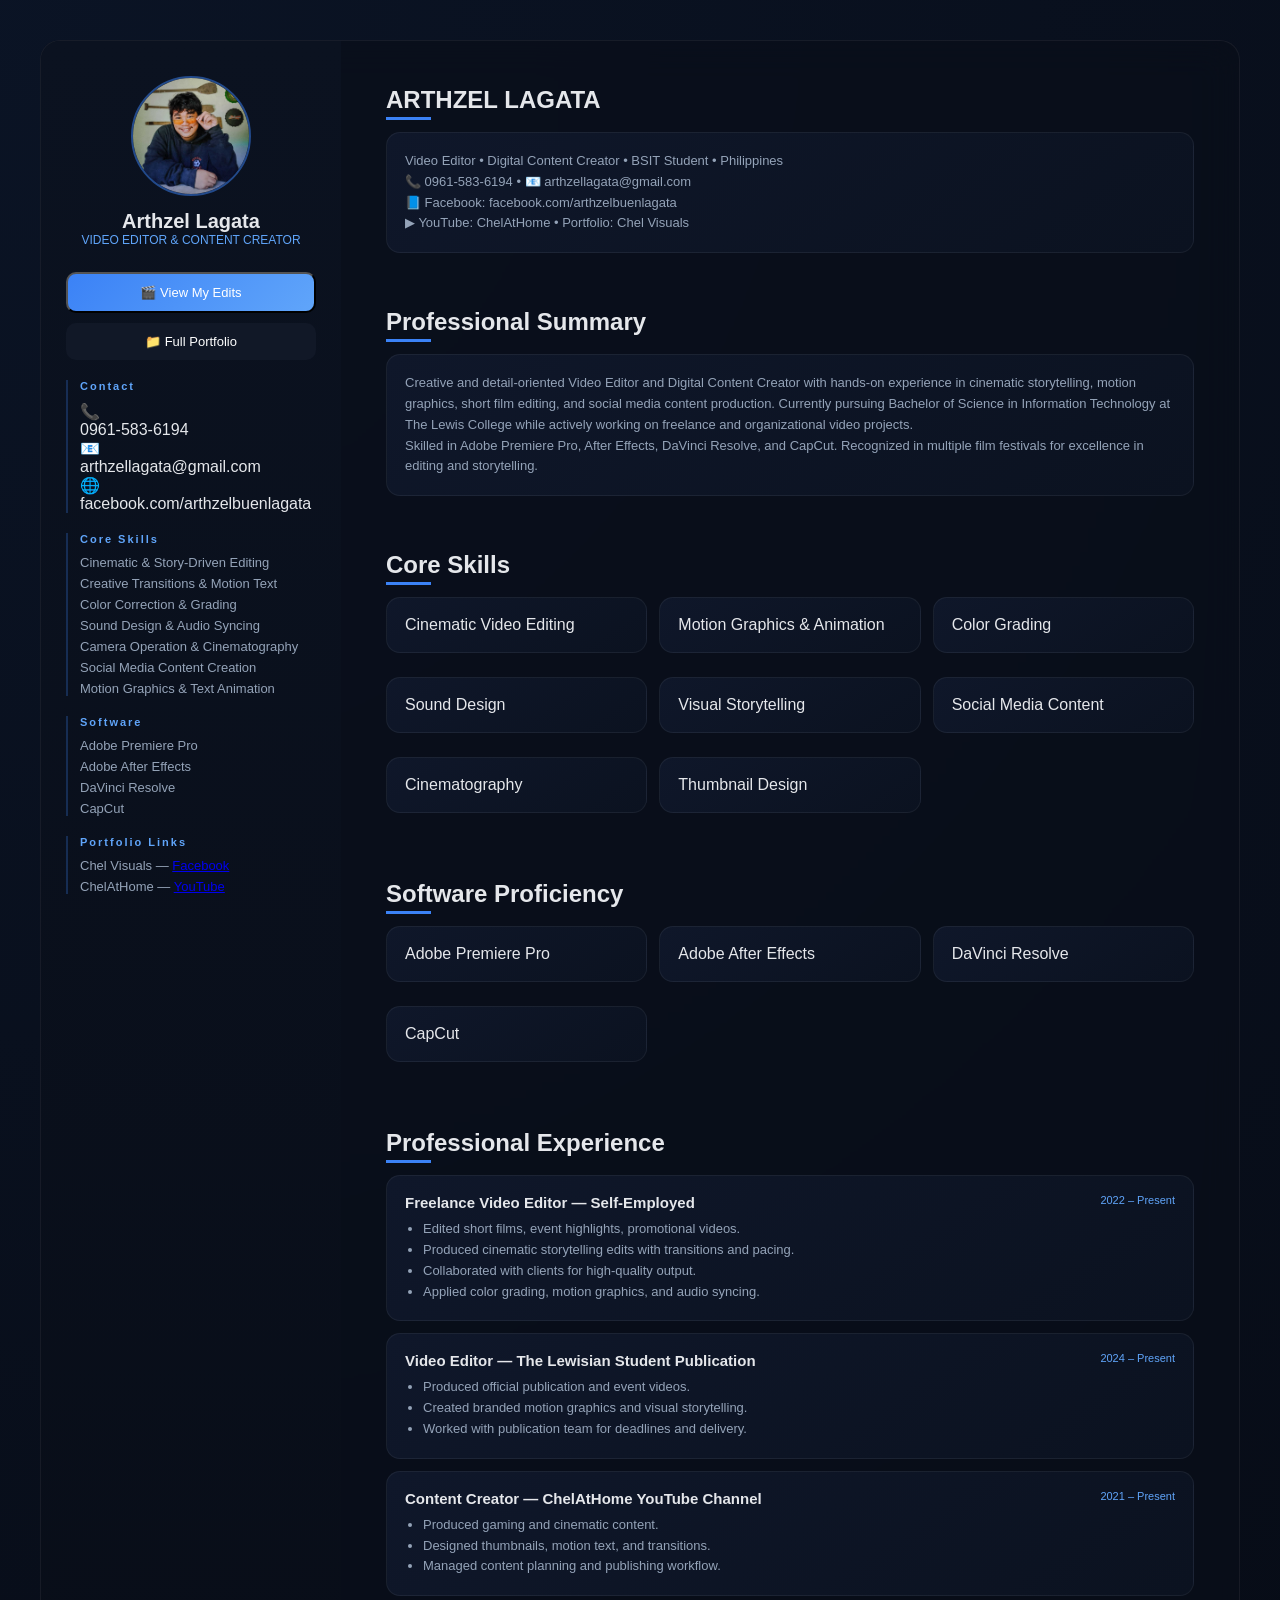
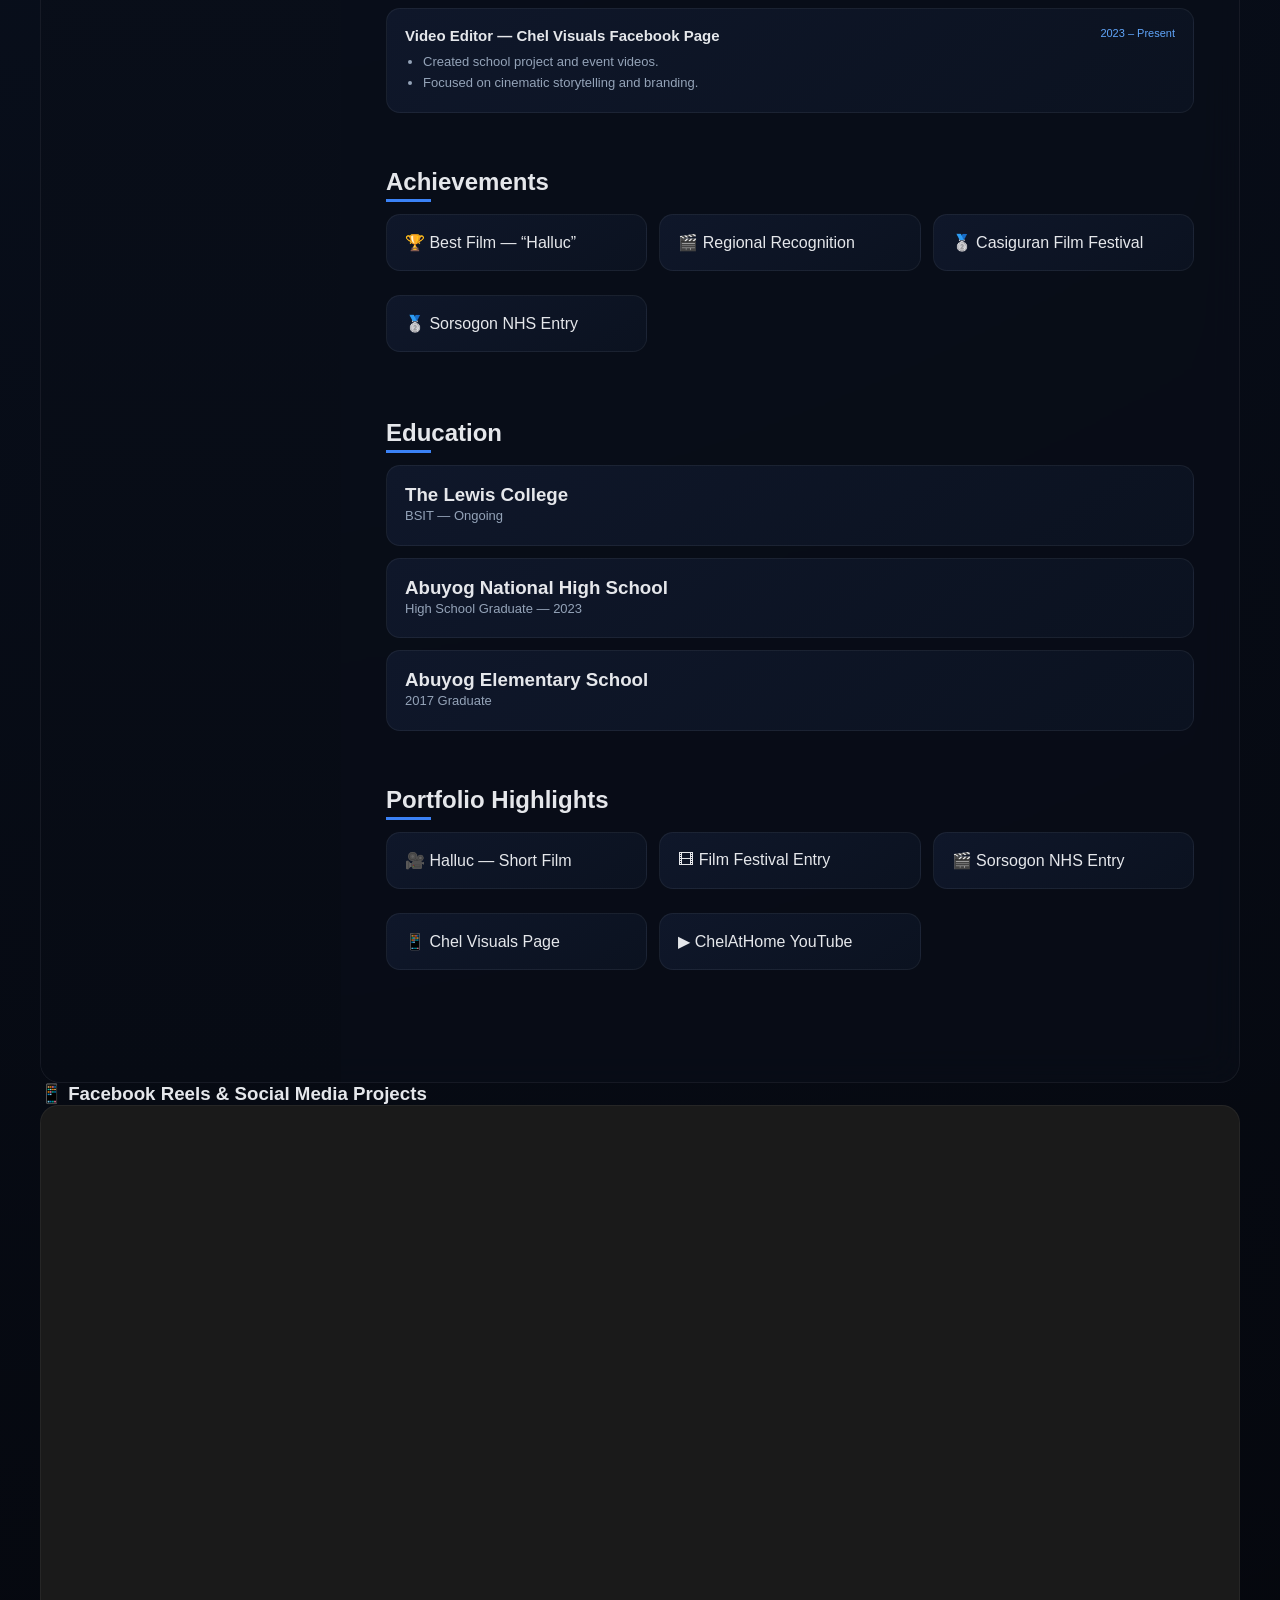
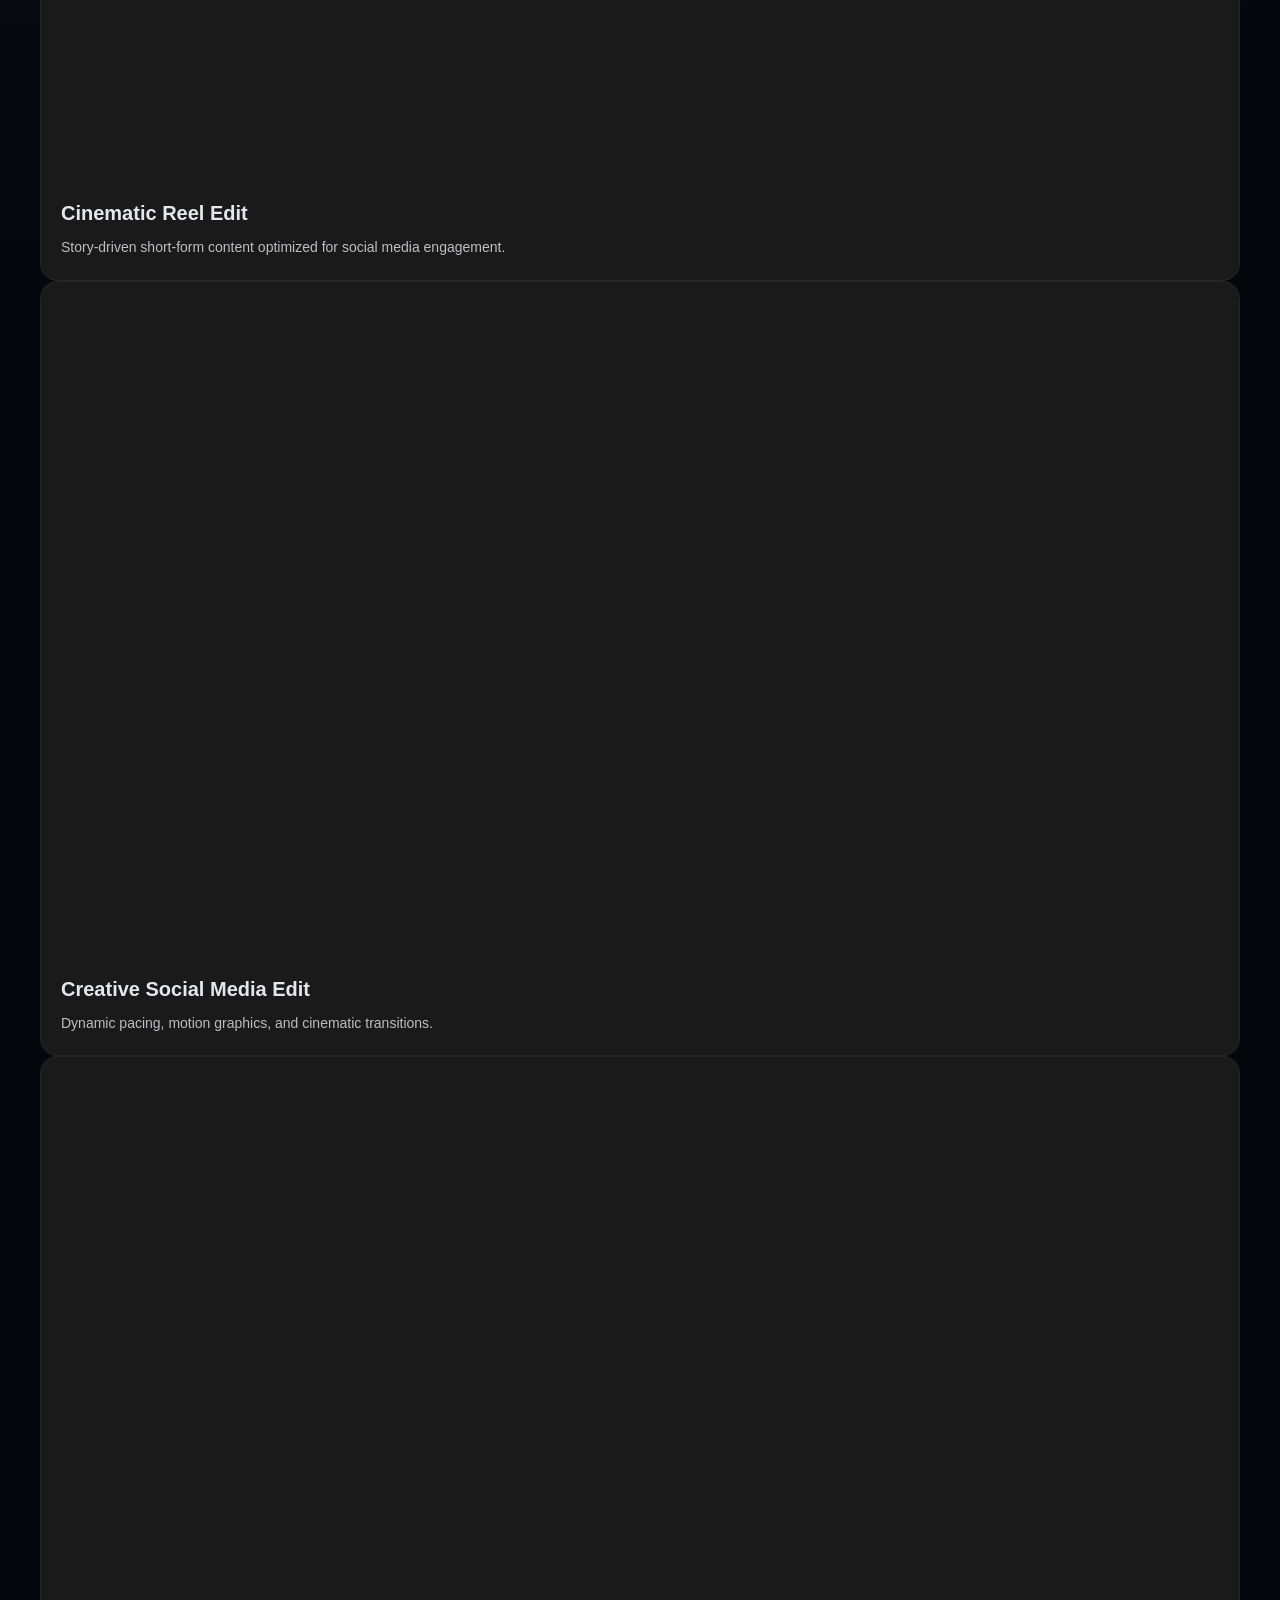
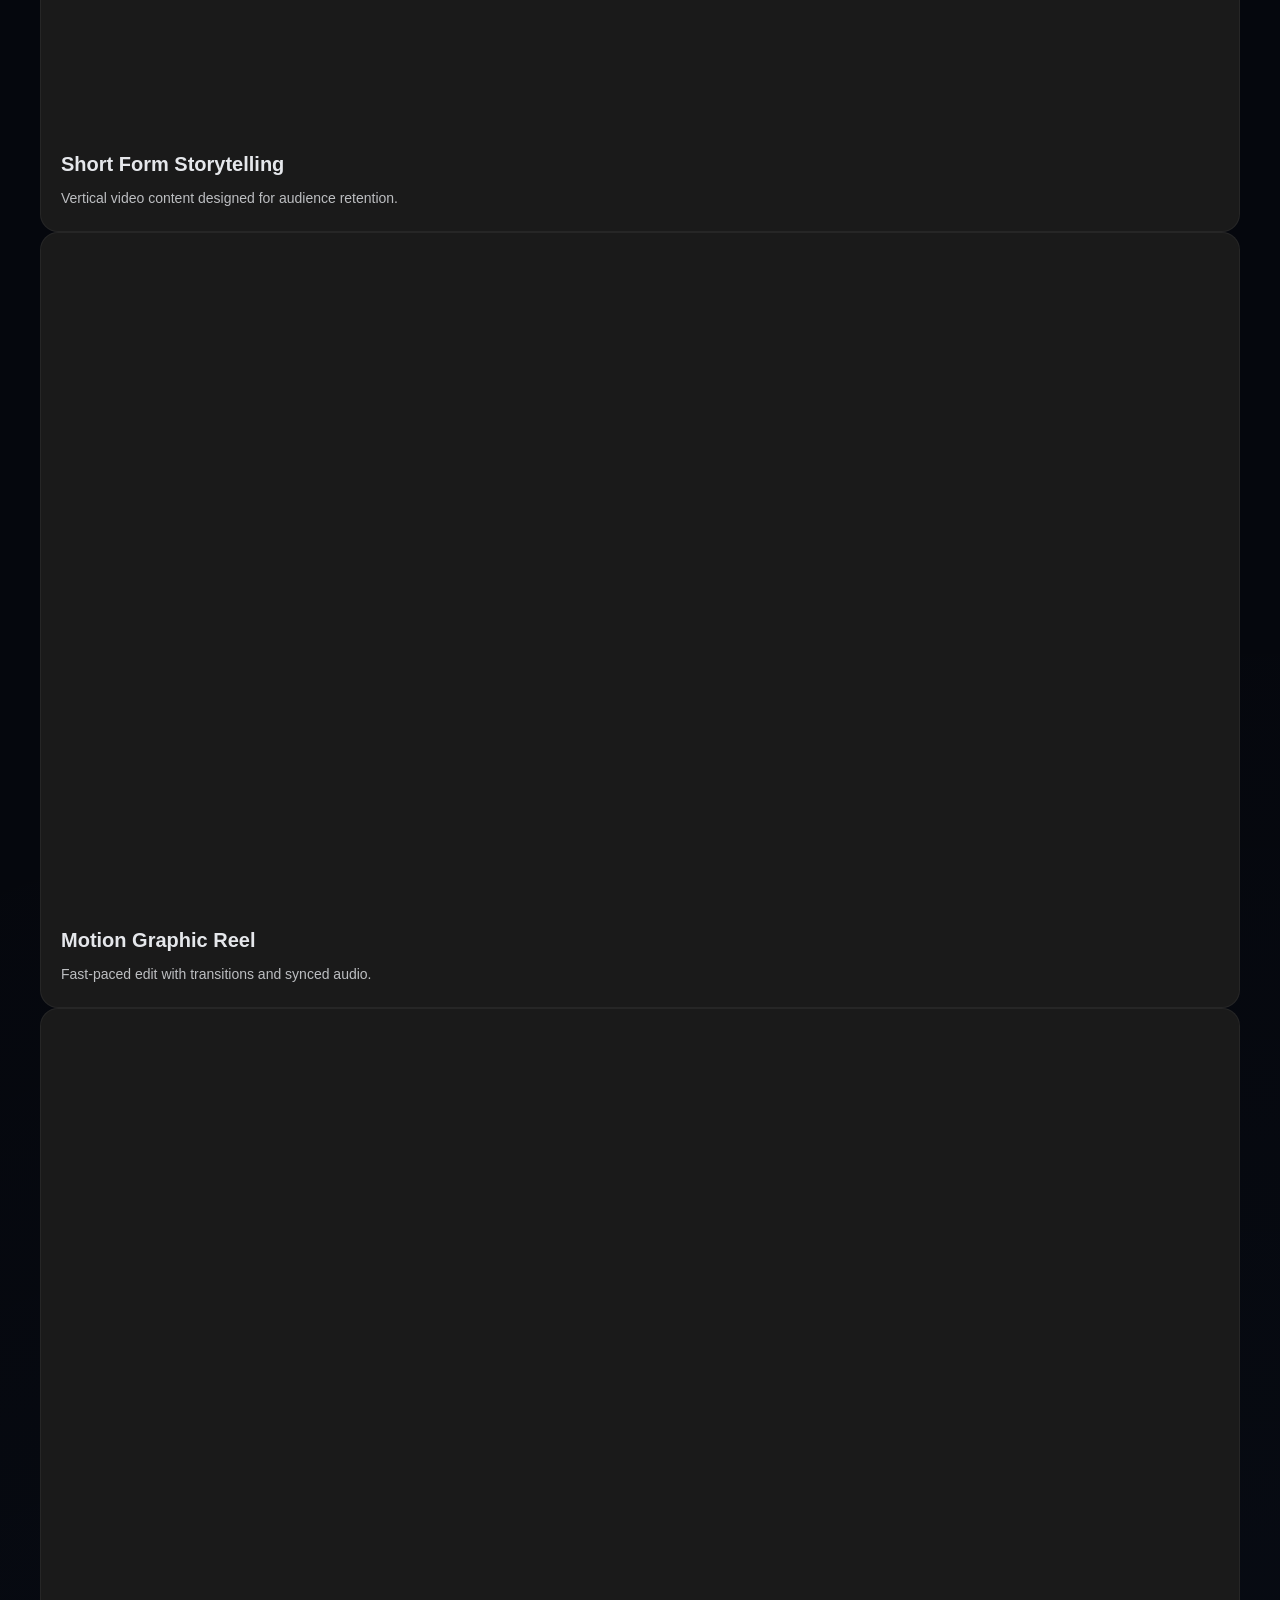
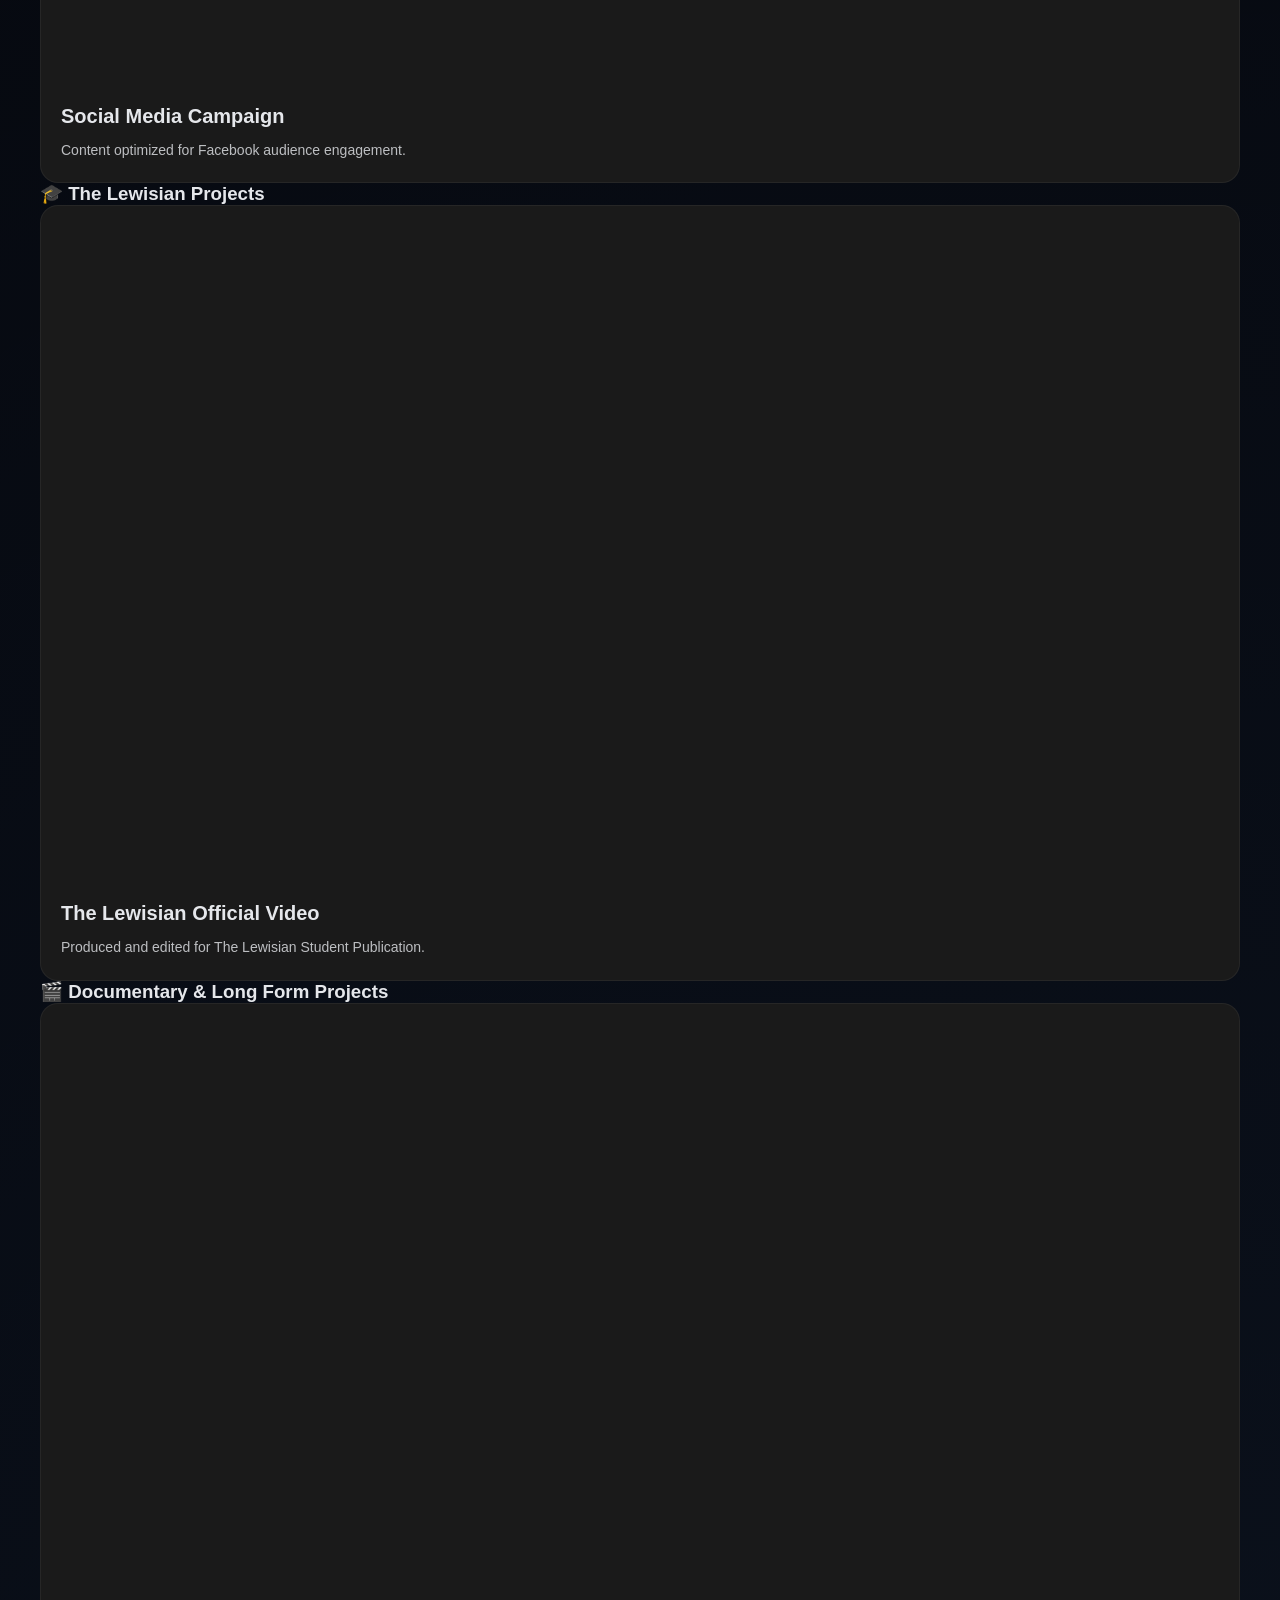
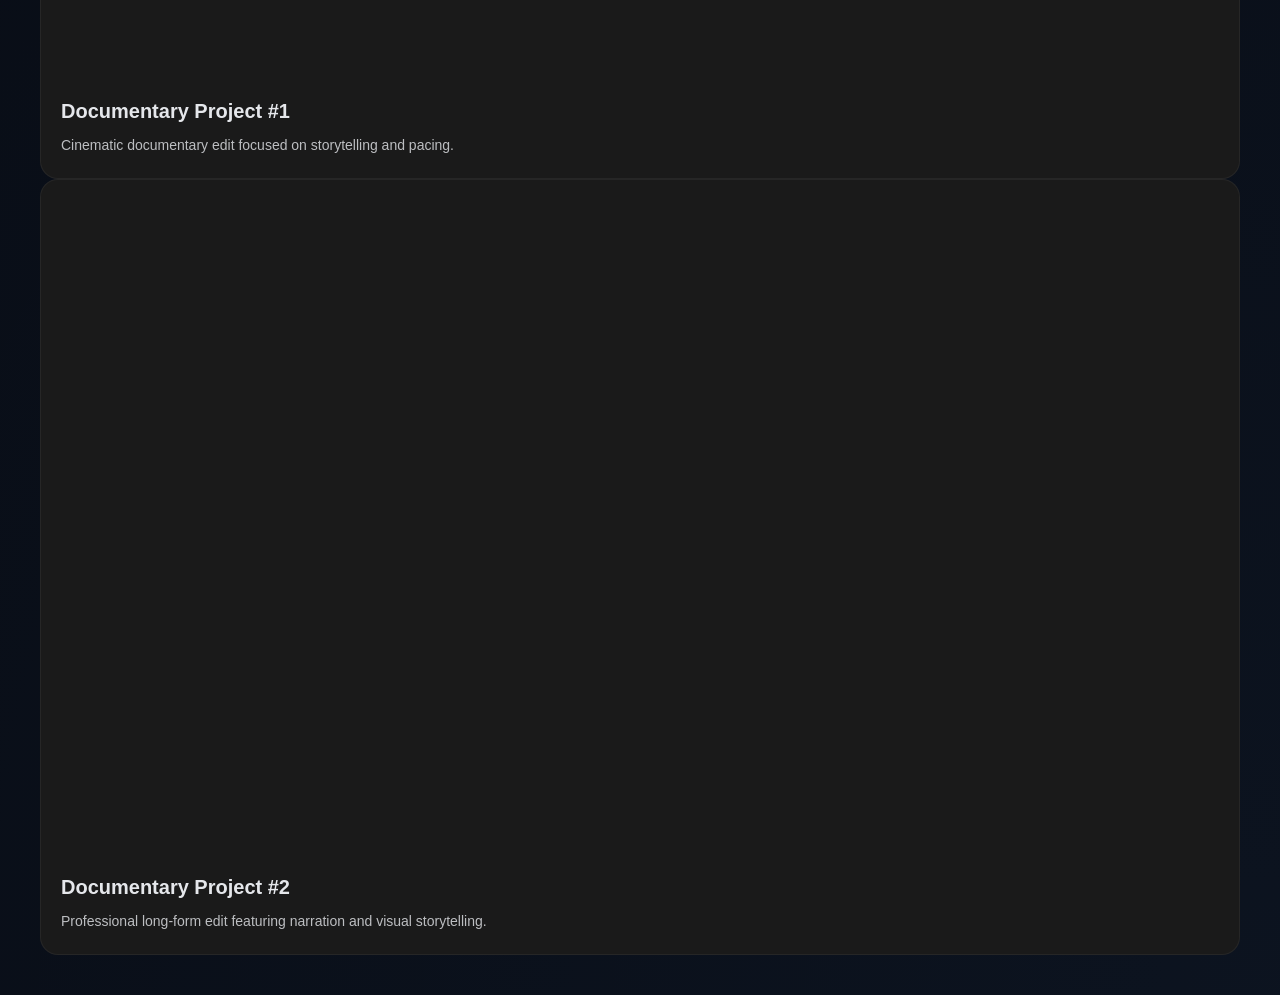
==== commit bf9c7c6a: "Update resume.html" ====
--- a/resume.html
+++ b/resume.html
@@ -384,94 +384,149 @@
 });
 </script>
 
-
-
-<!-- VIDEO PORTFOLIO MODAL -->
-<div id="portfolioModal" class="portfolio-modal">
-
-    <div class="portfolio-modal-content">
-
-        <!-- CLOSE BUTTON -->
-        <span class="portfolio-close">&times;</span>
-
-        <h2>My Video Edits</h2>
-
-        <p class="portfolio-subtitle">
-            Selected cinematic edits, short films, and content projects.
-        </p>
-
-        <div class="portfolio-grid">
-
-            <!-- CARD 1 -->
-            <div class="portfolio-card">
-
-                <iframe
-                    src="https://www.youtube.com/embed/YOUR_VIDEO_ID"
-                    title="YouTube video player"
-                    frameborder="0"
-                    allowfullscreen>
-                </iframe>
-
-                <div class="portfolio-info">
-                    <h3>Halluc Short Film</h3>
-
-                    <p>
-                        Cinematic short film focused on suspense,
-                        storytelling, transitions, and emotional pacing.
-                    </p>
-                </div>
-
-            </div>
-
-            <!-- CARD 2 -->
-            <div class="portfolio-card">
-
-                <iframe
-                    src="https://www.youtube.com/embed/YOUR_VIDEO_ID"
-                    title="YouTube video player"
-                    frameborder="0"
-                    allowfullscreen>
-                </iframe>
-
-                <div class="portfolio-info">
-                    <h3>Event Highlight Edit</h3>
-
-                    <p>
-                        Fast-paced event recap with cinematic color grading,
-                        motion graphics, and synced audio transitions.
-                    </p>
-                </div>
-
-            </div>
-
-            <!-- CARD 3 -->
-            <div class="portfolio-card">
-            <iframe
-            src="https://www.facebook.com/plugins/video.php?href=https://www.facebook.com/lagataarthzel/videos/1519136619638570/"
-            width="100%"
-            height="100%"
-            style="border:none;overflow:hidden"
-            scrolling="no"
-            frameborder="0"
-            allowfullscreen>
-            </iframe>
-                <div class="portfolio-info">
-                    <h3>Social Media Reel</h3>
-
-                    <p>
-                        Vertical content optimized for Facebook and TikTok
-                        engagement with dynamic captions and effects.
-                    </p>
-                </div>
-
-            </div>
-
-        </div>
-
-    </div>
-
-</div>
-
+<!-- =========================================
+     FACEBOOK REELS
+========================================= -->
+<div class="portfolio-section-title">
+    <h3>📱 Facebook Reels & Social Media Projects</h3>
+</div>
+
+<!-- Reel 1 -->
+<div class="portfolio-card">
+    <iframe
+        src="https://www.facebook.com/plugins/video.php?href=https://www.facebook.com/reel/1689459492058305"
+        style="border:none;overflow:hidden"
+        scrolling="no"
+        frameborder="0"
+        allowfullscreen>
+    </iframe>
+
+    <div class="portfolio-info">
+        <h3>Cinematic Reel Edit</h3>
+        <p>Story-driven short-form content optimized for social media engagement.</p>
+    </div>
+</div>
+
+<!-- Reel 2 -->
+<div class="portfolio-card">
+    <iframe
+        src="https://www.facebook.com/plugins/video.php?href=https://www.facebook.com/reel/2038309383756914"
+        style="border:none;overflow:hidden"
+        scrolling="no"
+        frameborder="0"
+        allowfullscreen>
+    </iframe>
+
+    <div class="portfolio-info">
+        <h3>Creative Social Media Edit</h3>
+        <p>Dynamic pacing, motion graphics, and cinematic transitions.</p>
+    </div>
+</div>
+
+<!-- Reel 3 -->
+<div class="portfolio-card">
+    <iframe
+        src="https://www.facebook.com/plugins/video.php?href=https://www.facebook.com/reel/1460249489066824"
+        style="border:none;overflow:hidden"
+        scrolling="no"
+        frameborder="0"
+        allowfullscreen>
+    </iframe>
+
+    <div class="portfolio-info">
+        <h3>Short Form Storytelling</h3>
+        <p>Vertical video content designed for audience retention.</p>
+    </div>
+</div>
+
+<!-- Reel 4 -->
+<div class="portfolio-card">
+    <iframe
+        src="https://www.facebook.com/plugins/video.php?href=https://www.facebook.com/reel/1350198316867032"
+        style="border:none;overflow:hidden"
+        scrolling="no"
+        frameborder="0"
+        allowfullscreen>
+    </iframe>
+
+    <div class="portfolio-info">
+        <h3>Motion Graphic Reel</h3>
+        <p>Fast-paced edit with transitions and synced audio.</p>
+    </div>
+</div>
+
+<!-- Reel 5 -->
+<div class="portfolio-card">
+    <iframe
+        src="https://www.facebook.com/plugins/video.php?href=https://www.facebook.com/reel/868923269383218"
+        style="border:none;overflow:hidden"
+        scrolling="no"
+        frameborder="0"
+        allowfullscreen>
+    </iframe>
+
+    <div class="portfolio-info">
+        <h3>Social Media Campaign</h3>
+        <p>Content optimized for Facebook audience engagement.</p>
+    </div>
+</div>
+
+<!-- =========================================
+     THE LEWISIAN
+========================================= -->
+<div class="portfolio-section-title">
+    <h3>🎓 The Lewisian Projects</h3>
+</div>
+
+<div class="portfolio-card">
+    <iframe
+        src="https://www.facebook.com/plugins/video.php?href=https://www.facebook.com/TheLewisianOnline/videos/557540380035781"
+        style="border:none;overflow:hidden"
+        scrolling="no"
+        frameborder="0"
+        allowfullscreen>
+    </iframe>
+
+    <div class="portfolio-info">
+        <h3>The Lewisian Official Video</h3>
+        <p>Produced and edited for The Lewisian Student Publication.</p>
+    </div>
+</div>
+
+<!-- =========================================
+     YOUTUBE DOCUMENTARIES
+========================================= -->
+<div class="portfolio-section-title">
+    <h3>🎬 Documentary & Long Form Projects</h3>
+</div>
+
+<div class="portfolio-card">
+    <iframe
+        src="https://www.youtube.com/embed/l675P3KFpWA"
+        title="Documentary Project"
+        frameborder="0"
+        allowfullscreen>
+    </iframe>
+
+    <div class="portfolio-info">
+        <h3>Documentary Project #1</h3>
+        <p>Cinematic documentary edit focused on storytelling and pacing.</p>
+    </div>
+</div>
+
+<div class="portfolio-card">
+    <iframe
+        src="https://www.youtube.com/embed/ikNGfhK3MY4"
+        title="Documentary Project"
+        frameborder="0"
+        allowfullscreen>
+    </iframe>
+
+    <div class="portfolio-info">
+        <h3>Documentary Project #2</h3>
+        <p>Professional long-form edit featuring narration and visual storytelling.</p>
+    </div>
+</div>
 <script>
 const portfolioModal = document.getElementById("portfolioModal");
 const openPortfolio = document.getElementById("openPortfolio");
@@ -495,4 +550,4 @@
 });
 </script>
 </body>
-</html>+</html>
